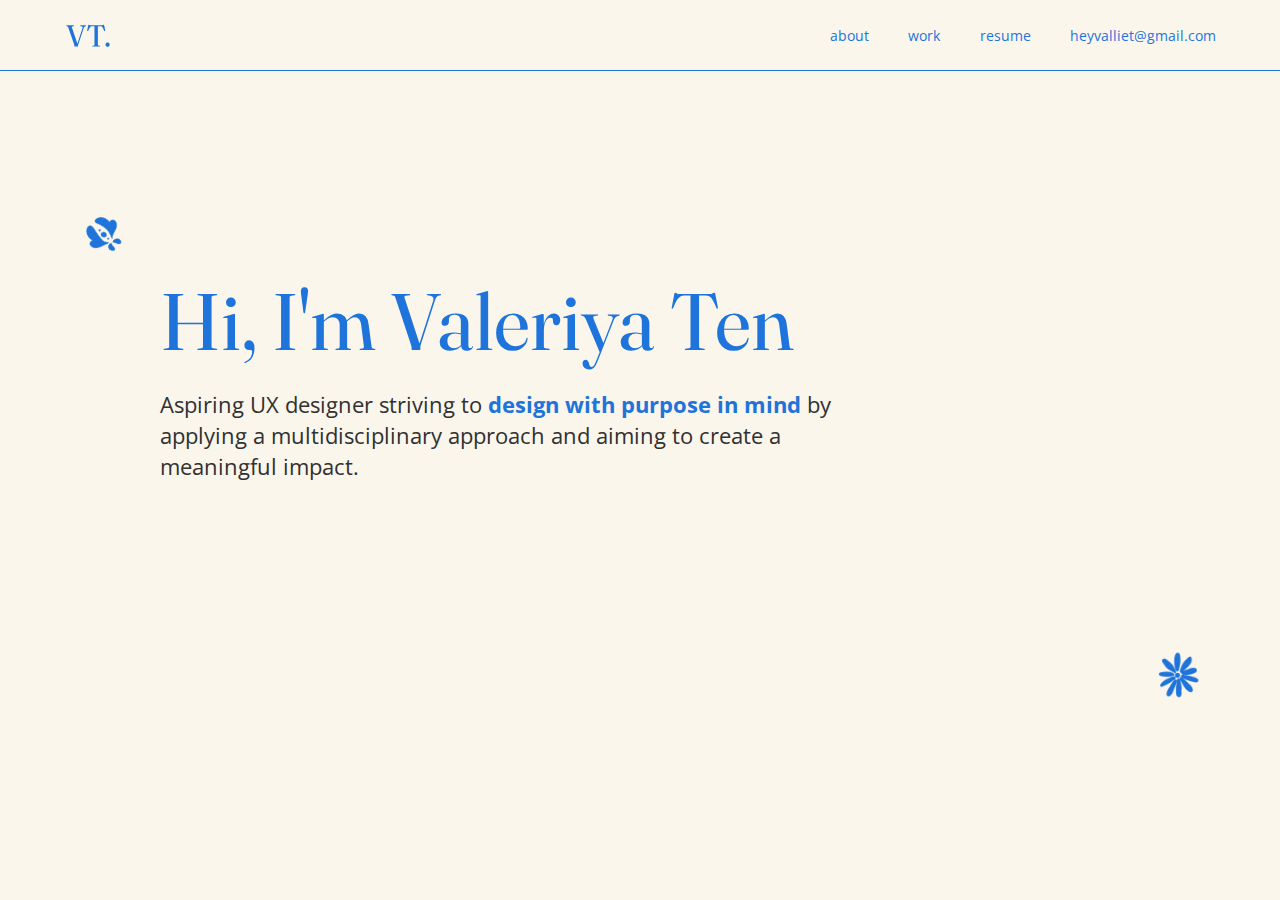
==== index.html @ 44cd8cc0 "Home" ====
<!DOCTYPE html>
<html lang="en-CA">

<head>
  <meta charset="utf-8">
  <title>Valeriya Ten - Portfolio</title>
  
  <!-- CSS -->
  <link href="css/main.css" rel="stylesheet">
  <link href="css/home.css" rel="stylesheet">

  <!--jQuery Library -->
  <script src="https://ajax.googleapis.com/ajax/libs/jquery/3.5.1/jquery.min.js"></script>

  <!-- Fonts -->
  <link rel="preconnect" href="https://fonts.googleapis.com">
  <link rel="preconnect" href="https://fonts.gstatic.com" crossorigin>
  <link href="https://fonts.googleapis.com/css2?family=Fraunces:ital,opsz,wght@0,9..144,100..900;1,9..144,100..900&display=swap" rel="stylesheet">
  <link href="https://fonts.googleapis.com/css2?family=Fraunces:ital,opsz,wght@0,9..144,100..900;1,9..144,100..900&family=Open+Sans:ital,wght@0,300..800;1,300..800&display=swap" rel="stylesheet">

</head>

<body>

  <header>
    <div class="header-box">
      <a class="logo-link-style" href="home.html">
        <img class="logo" src="assets/img/logo-vt.svg" alt="Personalized logo for Valeriya Ten">
      </a>
      
      <nav class="main-nav-style">  
        <a class="nav-text" href="#visual_identity">about</a>
        <a class="nav-text" href="#interactive_elements">work</a>
        <a class="nav-text" href="#citations">resume</a>
        <a class="nav-text" href="#citations">heyvalliet@gmail.com</a>
      </nav>
    </div>

    <div class="home-banner">
      <img src="assets/img/butterfly.png" class="home-banner-icon1" alt="butterfly icon">
      <img src="assets/img/flower.png" class="home-banner-icon2" alt="flower icon">
        <h1 class="home-h1">Hi, I'm Valeriya Ten</h1>
        <p>Aspiring UX designer striving to <span class="highlight"><strong>design with purpose in mind</strong></span> by applying a multidisciplinary approach and aiming to create a meaningful impact.</p>
    </div>
  </header>
  
  <section id="main">


    
</section>
</body>
</html>
---- css/main.css ----
/* Main + Style Guide CSS */


/* MAIN */

/* Colors */
:root {
  --beige: #FAF6EC; 
  --blue: #1E74DA; 
  --grey: #313131; 
  --pale-blue: #DDE5EA;
}

body {
  font-family: 'Open Sans', sans-serif;
  font-weight: 400;
  background-color: var(--beige);
  margin: 0;
}

h1,h2,h3,h4 {
  font-family: 'Fraunces', serif;
  font-weight: 400;
  margin: 0;
  color: var(--blue);
}

h1 {
  font-size: 5rem;
}

h2 {
  font-size: 3rem;
}

h3 {
  font-size: 2rem;
}

h4 {
  font-size: 1.5rem;
}

p {
  margin: 0;
  color: var(--grey);
  max-width: 75%;
}

.logo-style {
  max-width: 100%;
  height: auto;
  width: 5%;
  margin-right: 1%;
}

.header-box {
  display: flex;
  align-items: center;
  position: fixed;
  max-width: 100%;
  width: 100%;
  background-color: var(--beige);
  z-index: 2;
  border-bottom: solid 0.01rem var(--blue);
}

.logo {
  max-width: 100%;
  height: auto;
  width: 48%;
  margin-right: 1%;
  margin-top: 6%;
}

.logo-link {
  transition: 0.5s ease;
  padding-left: 5%;
  display: inline-block;
}

.logo-link:hover, .logo-link:focus {
  transform: scale(1.1);
}

/* Mobile burger menu */
.burger-button {
   color: var(--accent-red);
   padding: 2%;
   position: absolute;
   top: 1%;
   right: 5%;
   font-size: 3.5rem;
   cursor: pointer;
   display: none;
   border: none;
   background-color: transparent;
}


.mobile-nav-links {
   display: none;
   background-color: var(--dark-beige);
   color: var(--white-cream);
   position: fixed;
   z-index: 1;
   padding: 5% 4%;
   max-width: 100%;
   width: 100%;
   height: 100%;
   right: 0;
   top: 0%;
   text-align: center;
}

.close-button {
  position: absolute;
  top: 1%;
  right: 5%;
  font-size: 5rem;
  background-color: transparent;
  border: none;
  color: var(--white-cream);
  cursor: pointer;
}


.mobile-nav-links a {
   display: none;
   padding: 5%;
   color: white;
   text-decoration: none;
   font-size: 1.6rem;
}

/* Footer */
footer {
  background-color: #F0E8DA;
  padding: 3% 6%;
}

.footer-box {
   display: flex;
}

footer p {
  font-size: 0.9rem;
  margin: 1% 0;
}

footer h3 {
  font-size: 1.5rem;
}

footer .logo {
  display: flex;
  width: 3%;
  height: auto;
  max-width: 100%;
  max-height: 100%;
  margin: 0;
  margin-right: 8%;
  margin-top: 2%;
  margin-bottom: 6%;
  flex: 1;
}

.address {
  margin-top: 2%;
  flex: 2;
}
.contact {
  margin-top: 2%;
  flex:2;
}

.links {
  margin-top: 2%;
  flex: 1;
}
.copyright {
  font-size: 0.8rem;
  margin-right: 7%;

}

.social-media {
  display: flex;
  flex-direction: row-reverse;
  flex-wrap: wrap;
  align-items: center;

}

.social-media svg {
  fill: var(--dark-grey);
  max-width: 100%;
  width: 50%;
}

.social-media svg:hover {
  fill: var(--accent-red);
}



.social-media-link {
  text-decoration: none;
}

/* Styling for the navigation button */
.button-nav {
  display: inline-block;
  color: var(--dark-grey);
  text-decoration: none;
  transition: color 0.5s;
}

.button-nav:hover, .button-nav:focus {
  color: var(--accent-red);
}

::selection {
  background-color: var(--pale-blue); /* Adjust the color code as needed */
}



/* STYLE GUIDE */

.style-h1 {
  padding-top: 40%;
  padding-bottom: 2%;
  text-align: center;
}

.banner-icon1 {
  position: absolute;
  width: 5%;
  top: 40%;
  right: 88%;
}

.banner-icon2 {
  position: absolute;
  width: 5%;
  top: 72%;
  left: 90%;
}

.banner {
  margin: 0;
  padding: 0 25rem;
  text-align: center;
}

.banner p {
  color: var(--grey);
  max-width: 100%;
  font-size: 1.2rem;
  text-align: center;
}

.highlight {
  color: var(--blue);
}
.element {
  padding-top: 3rem;
}

.element h3 {
  margin-bottom: 2%;
}
.element h4 {
  margin-bottom: 2%;
  margin-top: 2.4%;
}

code {
  background-color: var(--pale-blue);
  padding: 0.6rem;
  display: block;
  color:#8f8f98;
  max-width: 70%;
}

/* Visual Identity */

#visual_identity {
  margin-top: 15%;
  padding: 1rem 7rem;
  border-top: solid 0.01rem var(--blue);
}


.visual-h2 {
  color: var(--grey);
  margin-top: 10%;
  margin-bottom: 6%;
}

.letters {
  font-size: 15rem;
  margin:0;
  font-family: 'Fraunces', serif;
  font-weight: 400;
  color: var(--blue);

}
.name {
  font-size: 3rem;
  margin:0;
  font-family: 'Fraunces', serif;
  font-weight: 400;
  color: var(--blue);
}

.font-weight p {
    font-size: 3rem;
}

.typography-box {
  border: 0.01rem solid var(--blue);
  border-radius: 8px;
  margin-bottom: 5%;
}

.typography-title {
  padding: 3% 3%;
}

.font-info {
  padding: 1% 7%;
}

.typography {
  display: flex;
  align-items: baseline;
  gap: 5%;
}

h1.headings {
  font-size: 5rem;
  margin-top: 2%;
  margin-bottom: 1.7%;
}

h2.brand-headings {
  font-size: 4rem;
  margin-top: 0;
  margin-bottom: 1.7%;
}

h3.headings {
  font-size: 3rem;
  margin-top: 0;
  margin-bottom: 1.7%;
  color: var(--grey);

}

h4.headings {
  font-size: 2rem;
  margin-top: 0;
  margin-bottom: 6%;
  color: var(--grey);
}


.p-letters {
  font-size: 15rem;
  margin:0;
}

.p-font-name {
  flex: 0 1 auto;
}
.p-name {
  font-size: 3rem;
  margin:0;
  white-space: nowrap;
}

.p-font-weight p {
    font-size: 3rem;
}

.brand-p {
  margin-bottom: 2%;
}

.paragraph-example {
  margin-bottom: 6%;
}


/* Colours */

.colours {
  display: flex;
  margin-bottom: 10%;
}

.colours-el {
  flex: 1 1 auto;
}

.colours-el p {
  width: 75%;
  text-align: center;
}

.beige {
  padding: 20%;
  background-color: var(--beige);
  border: 1px solid black;
  border-radius: 100%;
  width: 100px;
  height: 100px;
  margin-bottom: 2%;
}

.blue {
  padding: 20%;
  background-color: var(--blue);
  border: 1px solid black;
  border-radius: 100%;
  width: 100px;
  height: 100px;
  margin-bottom: 2%;
}

.grey {
  padding: 20%;
  background-color: var(--grey);
  border: 1px solid black;
  border-radius: 100%;
  width: 100px;
  height: 100px;
  margin-bottom: 2%;
}

.pale-blue {
  padding: 20%;
  background-color: var(--pale-blue);
  border: 1px solid black;
  border-radius: 100%;
  width: 100px;
  height: 100px;
  margin-bottom: 2%;
}

.logo-box {
  display: flex;
  align-items: center;
  gap: 4%;
  margin-bottom: 7%;
}

.logo-big {
  width: 50%;
}

.logo-small {
  width: 16%;
}

.section-h2 {
  color: var(--grey);
  margin-bottom: 2%;
}

.blue-decor {
  margin-top: 3%;
  margin-bottom: 10%;
  width: 30%;
}

.image-grid {
  display: grid;
  grid-template-columns: repeat(auto-fill, minmax(250px, 1fr));
  gap: 16px;
  margin-bottom: 4%;
}

.image-grid img {
  width: 100%;
  height: auto;
  border-radius: 8px;
}

/* Style Guide Nav */

.main-nav-style {
  display: flex;
  flex-direction: row;
  gap: 4%;
  flex: 2;
  justify-content: flex-end;
  padding: 2% 5%;
}

.main-nav-style a{
  font-size: 0.9rem;
  text-align: center;
  text-decoration: none;
  color: var(--blue);
  text-decoration: none;
  transition: color 0.5s;
  display: flex;
  align-items: center;
  margin: 0;
}

.main-nav-style a:hover,.main-nav a:focus {
  color: var(--grey);
}

.logo-link-style {
  transition: 0.5s ease;
  padding-left: 5%;
  width: 8%;
}

.logo-link-style:hover, .logo-link-style:focus {
  transform: scale(1.1);
}

/* Interactive Elements */

#interactive_elements {
  border-top: solid 0.01rem var(--blue);
  margin-top: 5%;
  padding: 1rem 7rem;
}

.interactive-h2 {
  color: var(--grey);
  margin-top: 6%;
  margin-bottom: 2%;
}

/* Images as links */

.image-link:hover {
  opacity: 0.4;
  transition: 0.3s;
}

.section-intro {
  margin-bottom: 6%;
  margin-top: 2%;

}
/* Styling for the in-text link */

.text-link {
  
  color: var(--blue);
  padding-bottom: .25em;
  text-decoration: none;
}

.text-link:hover {
  background-image: url("data:image/svg+xml;charset=utf8,%3Csvg id='squiggle-link' xmlns='http://www.w3.org/2000/svg' xmlns:xlink='http://www.w3.org/1999/xlink' xmlns:ev='http://www.w3.org/2001/xml-events' viewBox='0 0 20 4'%3E%3Cstyle type='text/css'%3E.squiggle{animation:shift .3s linear infinite;}@keyframes shift {from {transform:translateX(0);}to {transform:translateX(-20px);}}%3C/style%3E%3Cpath fill='none' stroke='%231E74DA' stroke-width='2' class='squiggle' d='M0,3.5 c 5,0,5,-3,10,-3 s 5,3,10,3 c 5,0,5,-3,10,-3 s 5,3,10,3'/%3E%3C/svg%3E");
  background-position: bottom;
  background-repeat: repeat-x;
  background-size: auto 0.2rem;
  border-bottom: 0;
  padding-bottom: .2em;
  text-decoration: none;
}

#citations {
  padding: 1% 7%;
  border-top: solid 0.01rem var(--blue);
}

.main-nav-style a{
  font-size: 0.9rem;
  text-align: center;
  text-decoration: none;
  color: var(--blue);
  text-decoration: none;
  transition: color 0.5s;
  display: flex;
  align-items: center;
  margin: 0;
}

.nav {
  text-decoration: none;
  color: var(--blue);
  font-size: 0.9rem;
  transition: color 0.5s;
}

.nav:hover,.nav:focus {
  color: var(--grey);
}

.viff {
  max-width: 100%;
  width: 100%;
  border: solid 0.01rem var(--blue);
  display: block;
  height: auto;
}

.img-link {
    position: relative;
    display: inline-block;
    width: 50%;
    margin-bottom: 10%;
}

.overlay {
    position: absolute;
    top: 0;
    left: 0;
    width: 100%;
    height: 100%;
    background-color: var(--blue);
    opacity: 0; 
    transition: opacity 0.5s ease;
}

.img-link:hover .overlay {
    opacity: 0.7; 
}


@media screen and (max-width: 80em) {

  footer .logo {
    margin-right: 5%;
    width: 9%;
  }
  footer p {
    font-size: 0.9rem;
  }

}
@media screen and (max-width: 65em) {
  .footer-box {
    flex-direction: column; 
    align-items: center; 
  }

  footer .logo {
    margin-right: 2%;
    margin-top: 4%;
    margin-bottom: 4%;
  }

  footer p {
    text-align: center;
    margin: 0;
    max-width: 100%;
  }

  footer h3 {
    text-align: center;
  }

  .links {
    margin-bottom: 8%;
  }

}

@media screen and (max-width: 60em) {
  .logo-link {
    margin-left: 0;
  }

  .social-media {
    justify-content: center;
  }

  .copyright {
    display: none;
  }


}

@media screen and (max-width: 45em) {

  #main {
    padding: 3rem 3rem;
  }

  .mobile-nav-links a {
    padding: 7%;
  }

  .mobile-nav-links > a:nth-child(2) {
    margin-top: 25%;
  } 

}

@media screen and (max-width: 50em) {
  .burger-button {
    display: block;
  }

  .mobile-nav-links > a:nth-child(2) {
    margin-top: 18%;
  } 

  .logo-link {
    margin: 1% 0;
  }

  .mobile-nav-links a {
   display: block;
  }
  .main-nav {
    display: none;
  }
  footer .logo { 
    margin: 5% 0;
    width: 18%;
  }

  .copyright {
    margin-bottom: 5%;
  }

}
---- css/home.css ----
/* Homepage CSS */

.home-banner-icon1 {
  position: absolute;
  width: 4%;
  top: 23%;
  right: 90%;
  transform: rotate(-45deg);
}

.home-banner-icon2 {
  position: absolute;
  width: 4%;
  top: 72%;
  left: 90%;
}

.home-h1 {
  margin-top: 25%;
}


.home-banner {
  margin: 0;
  padding: 2rem 10rem;
}

.home-banner p {
  color: var(--grey);
  max-width: 100%;
  width: 70%;
  font-size: 1.4rem;
  margin-top: 2%;
}
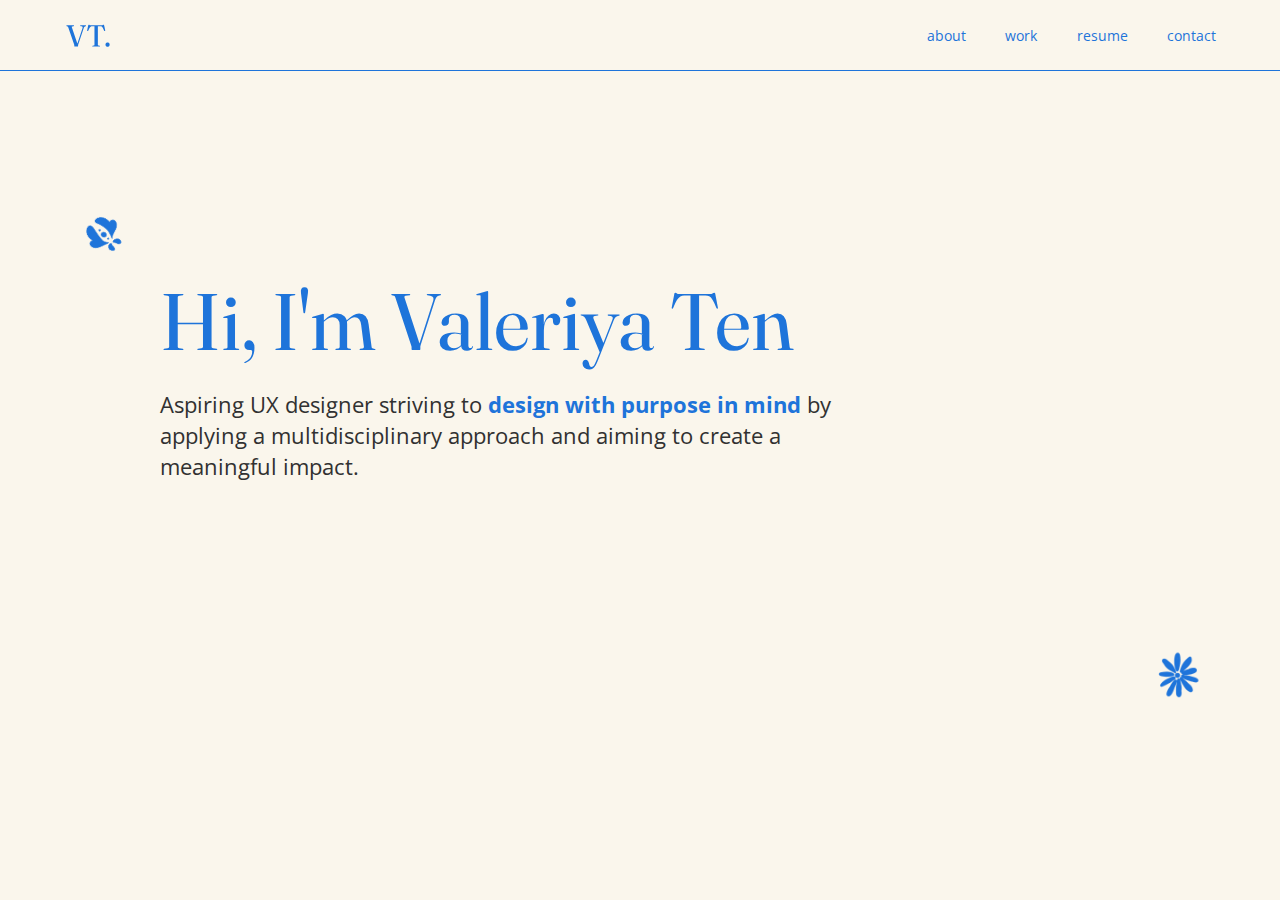
==== commit f5c50bbb: "About Us" ====
--- a/index.html
+++ b/index.html
@@ -24,15 +24,15 @@
 
   <header>
     <div class="header-box">
-      <a class="logo-link-style" href="home.html">
+      <a class="logo-link-style" href="index.html">
         <img class="logo" src="assets/img/logo-vt.svg" alt="Personalized logo for Valeriya Ten">
       </a>
       
       <nav class="main-nav-style">  
-        <a class="nav-text" href="#visual_identity">about</a>
-        <a class="nav-text" href="#interactive_elements">work</a>
-        <a class="nav-text" href="#citations">resume</a>
-        <a class="nav-text" href="#citations">heyvalliet@gmail.com</a>
+        <a class="nav-text" href="about.html">about</a>
+        <a class="nav-text" href="#">work</a>
+        <a class="nav-text" href="#">resume</a>
+        <a class="nav-text" href="#contact">contact</a>
       </nav>
     </div>
 
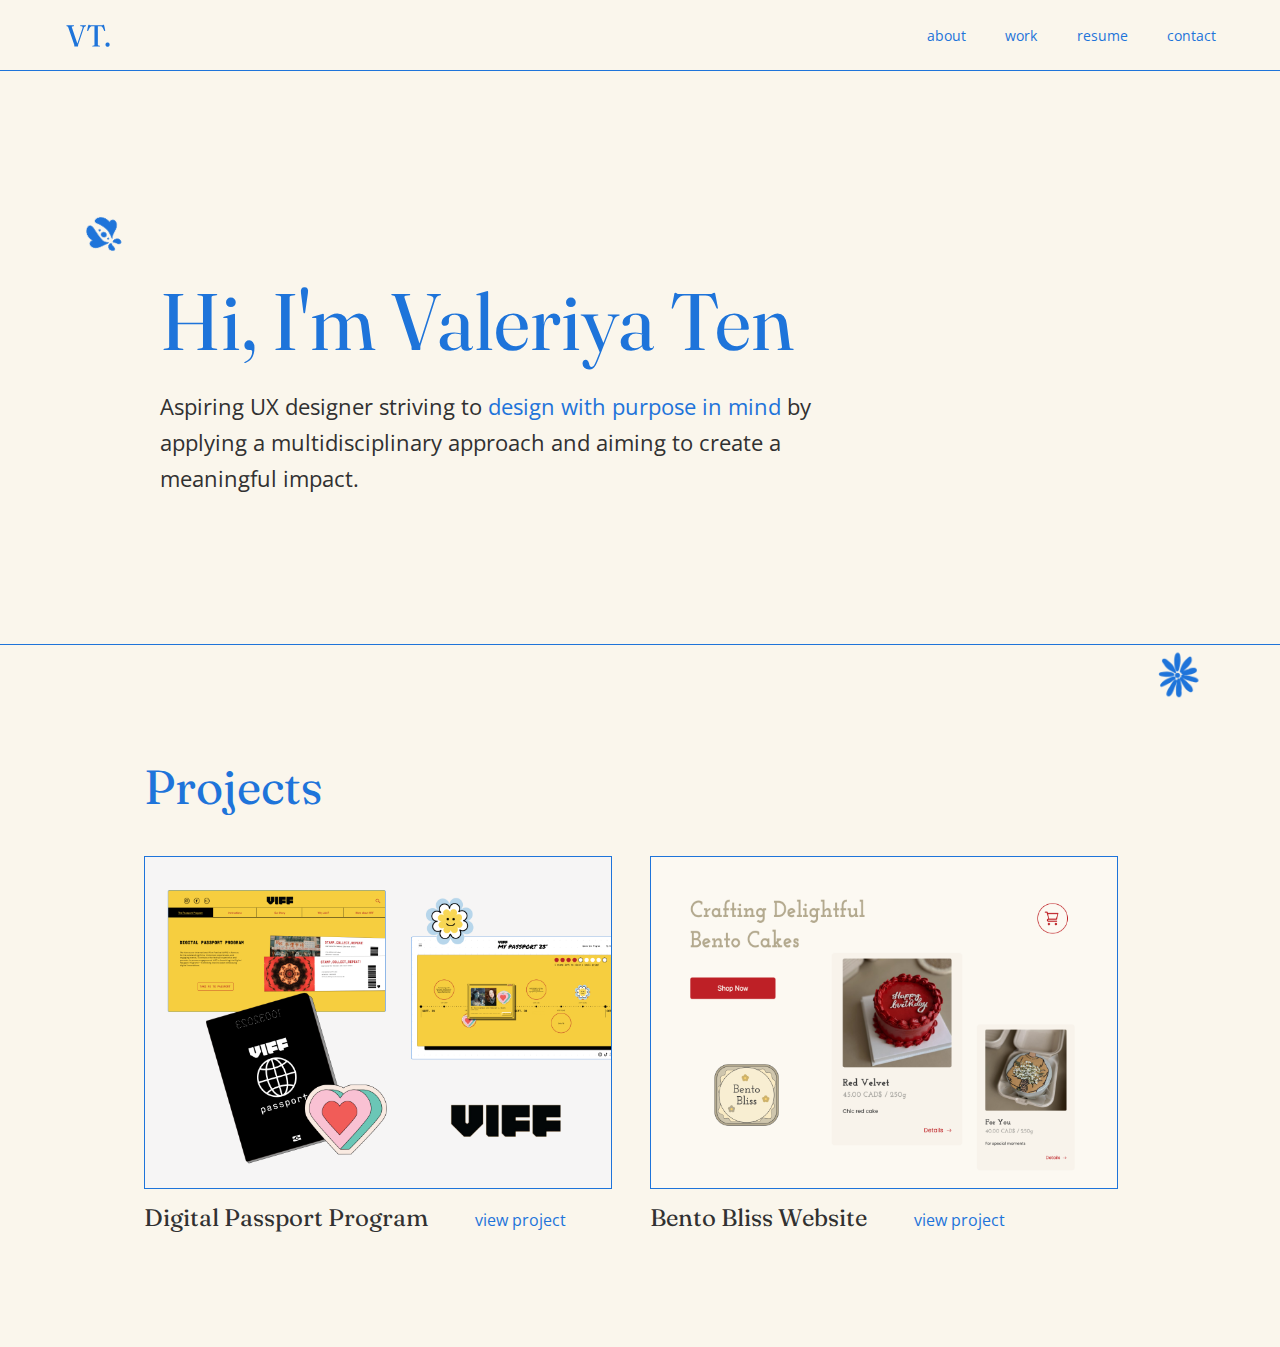
==== commit 2c34e23b: "Project added" ====
--- a/index.html
+++ b/index.html
@@ -30,7 +30,7 @@
       
       <nav class="main-nav-style">  
         <a class="nav-text" href="about.html">about</a>
-        <a class="nav-text" href="#">work</a>
+        <a class="nav-text" href="#main">work</a>
         <a class="nav-text" href="#">resume</a>
         <a class="nav-text" href="#contact">contact</a>
       </nav>
@@ -40,11 +40,37 @@
       <img src="assets/img/butterfly.png" class="home-banner-icon1" alt="butterfly icon">
       <img src="assets/img/flower.png" class="home-banner-icon2" alt="flower icon">
         <h1 class="home-h1">Hi, I'm Valeriya Ten</h1>
-        <p>Aspiring UX designer striving to <span class="highlight"><strong>design with purpose in mind</strong></span> by applying a multidisciplinary approach and aiming to create a meaningful impact.</p>
+        <p>Aspiring UX designer striving to <span class="highlight">design with purpose in mind</span> by applying a multidisciplinary approach and aiming to create a meaningful impact.</p>
     </div>
   </header>
   
   <section id="main">
+    <h2>Projects</h2>
+    <div class="work-box">
+      <div class="viff-work">
+         <a class="img-link" href="viff.html">
+          <img class="viff" src="assets/img/viff-cover.png" alt="VIFF cover image">
+          <div class="overlay"></div>
+        </a>
+        <div class="link-box">
+          <h4 class="project-title">Digital Passport Program</h4>
+          <a class="text-link" href="viff.html">view project</h4>
+        </div>
+
+      </div>
+
+      <div class="bento-cake">
+        <a class="img-link" href="#">
+          <img class="viff" src="assets/img/bentobliss-cover.png" alt="Bento Bliss cover image">
+          <div class="overlay"></div>
+        </a>
+        <div class="link-box">
+          <h4 class="project-title">Bento Bliss Website</h4>
+          <a class="text-link" href="bentobliss.html">view project</h4>
+        </div>
+
+      </div>
+    </div>
 
 
     
--- a/css/main.css
+++ b/css/main.css
@@ -45,6 +45,7 @@
   margin: 0;
   color: var(--grey);
   max-width: 75%;
+  line-height: 160%;
 }
 
 .logo-style {
@@ -71,6 +72,11 @@
   width: 48%;
   margin-right: 1%;
   margin-top: 6%;
+}
+
+.caption {
+  color: #9C9C9C;
+  margin:0;
 }
 
 .logo-link {
--- a/css/home.css
+++ b/css/home.css
@@ -21,8 +21,8 @@
 
 
 .home-banner {
-  margin: 0;
   padding: 2rem 10rem;
+  margin-bottom: 9%;
 }
 
 .home-banner p {
@@ -32,3 +32,33 @@
   font-size: 1.4rem;
   margin-top: 2%;
 }
+
+.work-box {
+  display: flex;
+  gap: 2%;
+  margin-top: 4%;
+}
+
+#main {
+  padding: 7rem 9rem;
+  border-top: solid 0.01rem var(--blue);
+}
+
+.img-link {
+  width: 100%;
+  margin-bottom: 2%;
+}
+
+.link-box {
+  display: flex;
+}
+
+.project-title {
+  margin: 0;
+  color: var(--grey);
+  margin-right: 10%;
+}
+
+.text-link {
+  margin-top: 1.3%;
+}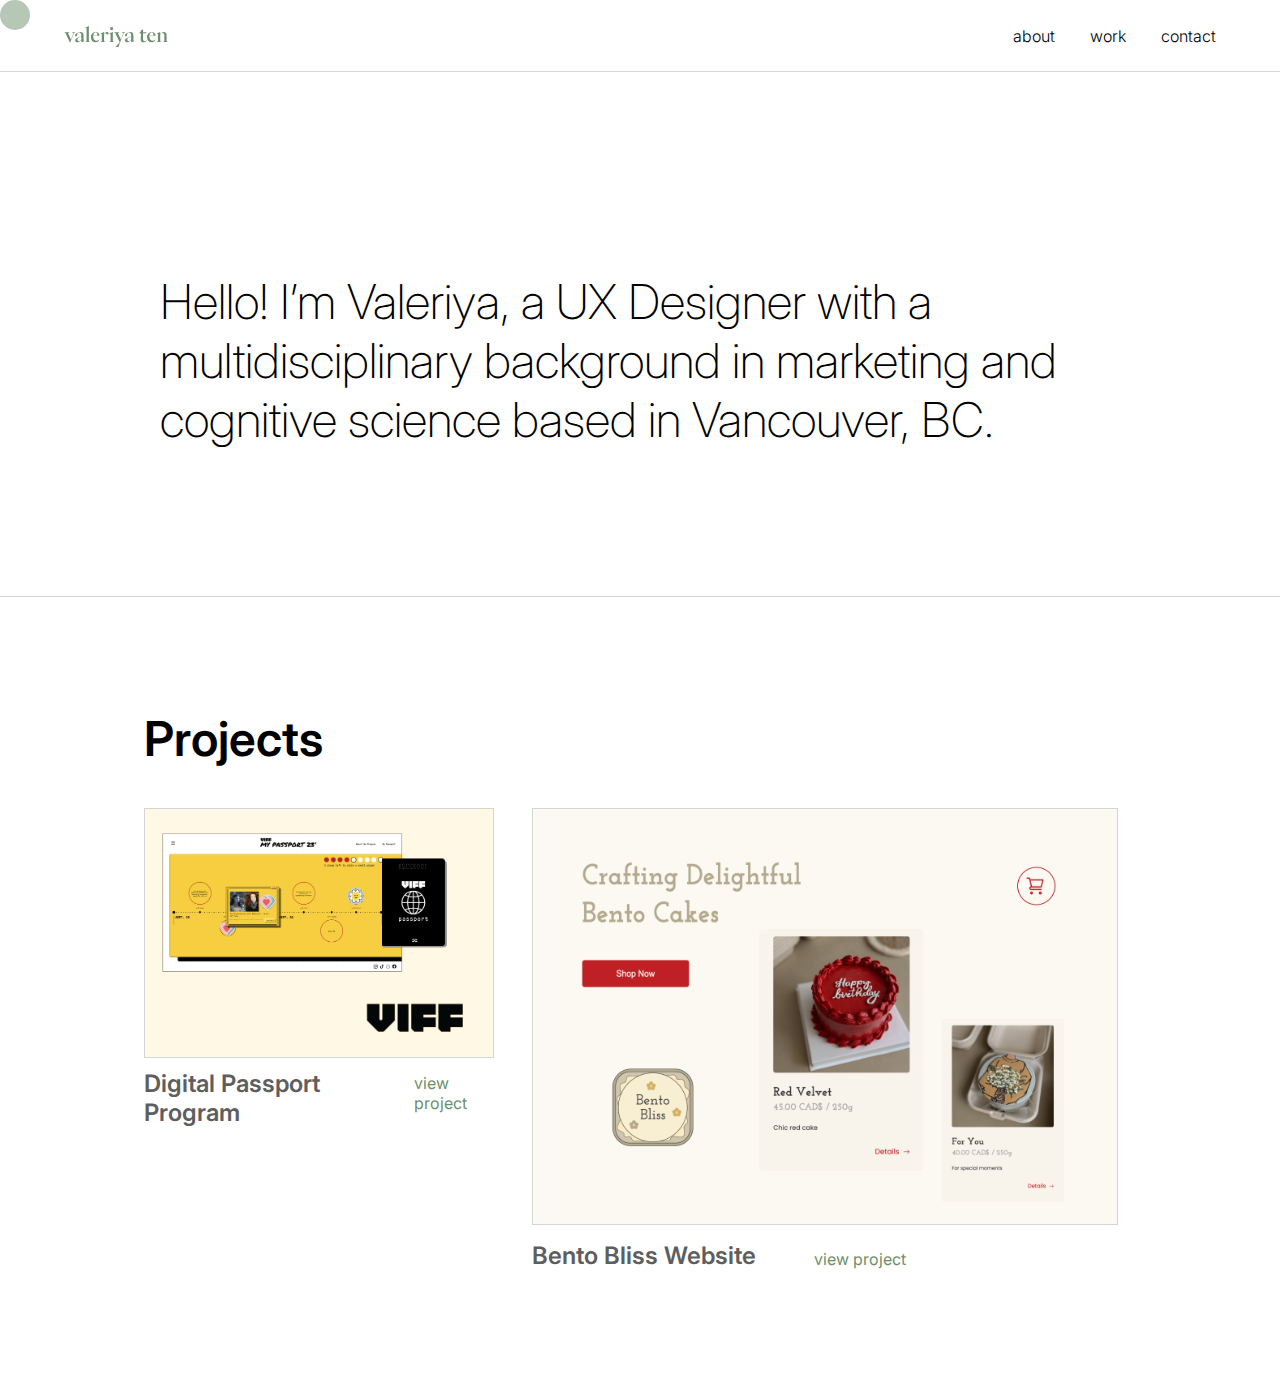
==== commit b902d976: "changes" ====
--- a/index.html
+++ b/index.html
@@ -15,8 +15,10 @@
   <!-- Fonts -->
   <link rel="preconnect" href="https://fonts.googleapis.com">
   <link rel="preconnect" href="https://fonts.gstatic.com" crossorigin>
-  <link href="https://fonts.googleapis.com/css2?family=Fraunces:ital,opsz,wght@0,9..144,100..900;1,9..144,100..900&display=swap" rel="stylesheet">
-  <link href="https://fonts.googleapis.com/css2?family=Fraunces:ital,opsz,wght@0,9..144,100..900;1,9..144,100..900&family=Open+Sans:ital,wght@0,300..800;1,300..800&display=swap" rel="stylesheet">
+  <link href="https://fonts.googleapis.com/css2?family=Inter:wght@100..900&display=swap" rel="stylesheet">
+
+  <script src="script.js"></script>
+
 
 </head>
 
@@ -31,16 +33,16 @@
       <nav class="main-nav-style">  
         <a class="nav-text" href="about.html">about</a>
         <a class="nav-text" href="#main">work</a>
-        <a class="nav-text" href="#">resume</a>
         <a class="nav-text" href="#contact">contact</a>
       </nav>
     </div>
 
+    <div class="container">
+  <div class="circle" id="circle"></div>
+</div>
+
     <div class="home-banner">
-      <img src="assets/img/butterfly.png" class="home-banner-icon1" alt="butterfly icon">
-      <img src="assets/img/flower.png" class="home-banner-icon2" alt="flower icon">
-        <h1 class="home-h1">Hi, I'm Valeriya Ten</h1>
-        <p>Aspiring UX designer striving to <span class="highlight">design with purpose in mind</span> by applying a multidisciplinary approach and aiming to create a meaningful impact.</p>
+        <h1 class="home-h1">Hello! I’m Valeriya, a UX Designer with a multidisciplinary background in marketing and cognitive science based in Vancouver, BC.</h1>
     </div>
   </header>
   
@@ -60,7 +62,7 @@
       </div>
 
       <div class="bento-cake">
-        <a class="img-link" href="#">
+        <a class="img-link" href="bentobliss.html">
           <img class="viff" src="assets/img/bentobliss-cover.png" alt="Bento Bliss cover image">
           <div class="overlay"></div>
         </a>
--- a/css/main.css
+++ b/css/main.css
@@ -5,24 +5,25 @@
 
 /* Colors */
 :root {
-  --beige: #FAF6EC; 
   --blue: #1E74DA; 
-  --grey: #313131; 
-  --pale-blue: #DDE5EA;
+  --grey: #5E5E5E; 
+  --green: #6E8F6D;
+  --light-grey: #C7C7C7;
+  --light-green: #D1D8D1;
 }
 
 body {
-  font-family: 'Open Sans', sans-serif;
+  font-family: "Inter", sans-serif;
   font-weight: 400;
-  background-color: var(--beige);
+  background-color: white;
   margin: 0;
 }
 
 h1,h2,h3,h4 {
-  font-family: 'Fraunces', serif;
-  font-weight: 400;
+  font-family: "Inter", sans-serif;
+  font-weight: 600;
   margin: 0;
-  color: var(--blue);
+  color: black;
 }
 
 h1 {
@@ -51,7 +52,7 @@
 .logo-style {
   max-width: 100%;
   height: auto;
-  width: 5%;
+  width: 15%;
   margin-right: 1%;
 }
 
@@ -61,9 +62,9 @@
   position: fixed;
   max-width: 100%;
   width: 100%;
-  background-color: var(--beige);
+  background-color: white;
   z-index: 2;
-  border-bottom: solid 0.01rem var(--blue);
+  border-bottom: solid 0.01rem var(--light-green);
 }
 
 .logo {
@@ -71,7 +72,7 @@
   height: auto;
   width: 48%;
   margin-right: 1%;
-  margin-top: 6%;
+  margin-top: 3%;
 }
 
 .caption {
@@ -227,7 +228,7 @@
 }
 
 ::selection {
-  background-color: var(--pale-blue); /* Adjust the color code as needed */
+  background-color: #D0DAD0; 
 }
 
 
@@ -235,41 +236,23 @@
 /* STYLE GUIDE */
 
 .style-h1 {
-  padding-top: 40%;
-  padding-bottom: 2%;
-  text-align: center;
-}
-
-.banner-icon1 {
-  position: absolute;
-  width: 5%;
-  top: 40%;
-  right: 88%;
-}
-
-.banner-icon2 {
-  position: absolute;
-  width: 5%;
-  top: 72%;
-  left: 90%;
+  padding-top: 20%;
+  padding-bottom: 1%;
+  font-size: 8rem;
+  color: var(--green);
 }
 
 .banner {
   margin: 0;
-  padding: 0 25rem;
-  text-align: center;
+  padding: 0 5rem;
 }
 
 .banner p {
   color: var(--grey);
-  max-width: 100%;
+  max-width: 80%;
   font-size: 1.2rem;
-  text-align: center;
-}
-
-.highlight {
-  color: var(--blue);
-}
+}
+
 .element {
   padding-top: 3rem;
 }
@@ -283,7 +266,7 @@
 }
 
 code {
-  background-color: var(--pale-blue);
+  background-color: #E1EEE1;
   padding: 0.6rem;
   display: block;
   color:#8f8f98;
@@ -295,7 +278,7 @@
 #visual_identity {
   margin-top: 15%;
   padding: 1rem 7rem;
-  border-top: solid 0.01rem var(--blue);
+  border-top: solid 0.01rem var(--light-green);
 }
 
 
@@ -310,7 +293,7 @@
   margin:0;
   font-family: 'Fraunces', serif;
   font-weight: 400;
-  color: var(--blue);
+  color: var(--green);
 
 }
 .name {
@@ -318,7 +301,7 @@
   margin:0;
   font-family: 'Fraunces', serif;
   font-weight: 400;
-  color: var(--blue);
+  color: var(--green);
 }
 
 .font-weight p {
@@ -326,7 +309,7 @@
 }
 
 .typography-box {
-  border: 0.01rem solid var(--blue);
+  border: 0.01rem solid var(--light-green);
   border-radius: 8px;
   margin-bottom: 5%;
 }
@@ -428,8 +411,8 @@
 
 .blue {
   padding: 20%;
-  background-color: var(--blue);
-  border: 1px solid black;
+  background-color: var(--green);
+  border: 1px solid var(--light-green);
   border-radius: 100%;
   width: 100px;
   height: 100px;
@@ -439,7 +422,7 @@
 .grey {
   padding: 20%;
   background-color: var(--grey);
-  border: 1px solid black;
+  border: 1px solid var(--light-green);
   border-radius: 100%;
   width: 100px;
   height: 100px;
@@ -449,7 +432,7 @@
 .pale-blue {
   padding: 20%;
   background-color: var(--pale-blue);
-  border: 1px solid black;
+  border: 1px solid var(--light-green);
   border-radius: 100%;
   width: 100px;
   height: 100px;
@@ -507,10 +490,10 @@
 }
 
 .main-nav-style a{
-  font-size: 0.9rem;
+  font-size: 1rem;
   text-align: center;
   text-decoration: none;
-  color: var(--blue);
+  color: black;
   text-decoration: none;
   transition: color 0.5s;
   display: flex;
@@ -519,13 +502,13 @@
 }
 
 .main-nav-style a:hover,.main-nav a:focus {
-  color: var(--grey);
+  color: var(--green);
 }
 
 .logo-link-style {
   transition: 0.5s ease;
   padding-left: 5%;
-  width: 8%;
+  width: 17%;
 }
 
 .logo-link-style:hover, .logo-link-style:focus {
@@ -535,7 +518,7 @@
 /* Interactive Elements */
 
 #interactive_elements {
-  border-top: solid 0.01rem var(--blue);
+  border-top: solid 0.01rem var(--light-green);
   margin-top: 5%;
   padding: 1rem 7rem;
 }
@@ -562,7 +545,7 @@
 
 .text-link {
   
-  color: var(--blue);
+  color: var(--green);
   padding-bottom: .25em;
   text-decoration: none;
 }
@@ -579,25 +562,27 @@
 
 #citations {
   padding: 1% 7%;
-  border-top: solid 0.01rem var(--blue);
+  border-top: solid 0.01rem var(--light-green);
 }
 
 .main-nav-style a{
-  font-size: 0.9rem;
+  font-size: 1rem;
   text-align: center;
   text-decoration: none;
-  color: var(--blue);
+  color: black;
   text-decoration: none;
   transition: color 0.5s;
   display: flex;
   align-items: center;
+  font-weight: 300;
+
   margin: 0;
 }
 
 .nav {
   text-decoration: none;
-  color: var(--blue);
-  font-size: 0.9rem;
+  color: var(--green);
+  font-size: 1rem;
   transition: color 0.5s;
 }
 
@@ -608,7 +593,7 @@
 .viff {
   max-width: 100%;
   width: 100%;
-  border: solid 0.01rem var(--blue);
+  border: solid 0.01rem var(--light-green);
   display: block;
   height: auto;
 }
@@ -626,7 +611,7 @@
     left: 0;
     width: 100%;
     height: 100%;
-    background-color: var(--blue);
+    background-color: var(--green);
     opacity: 0; 
     transition: opacity 0.5s ease;
 }
--- a/css/home.css
+++ b/css/home.css
@@ -17,6 +17,8 @@
 
 .home-h1 {
   margin-top: 25%;
+  font-weight: 200;
+  font-size: 3rem;
 }
 
 
@@ -41,7 +43,7 @@
 
 #main {
   padding: 7rem 9rem;
-  border-top: solid 0.01rem var(--blue);
+  border-top: solid 0.01rem var(--light-green);
 }
 
 .img-link {
@@ -61,4 +63,26 @@
 
 .text-link {
   margin-top: 1.3%;
+}
+
+.container {
+  width: 100%;
+  height: 100%;
+  position: relative;
+}
+
+.circle {
+  width: 30px;
+  height: 30px;
+  border-radius: 50%;
+  background-color: var(--green);
+  opacity: 50%;
+  position: absolute;
+  pointer-events: none;
+  transform: translate(-50%, -50%);
+  display: none;
+  transition: transform 0.2s ease-out; 
+  z-index: 2; 
+
+
 }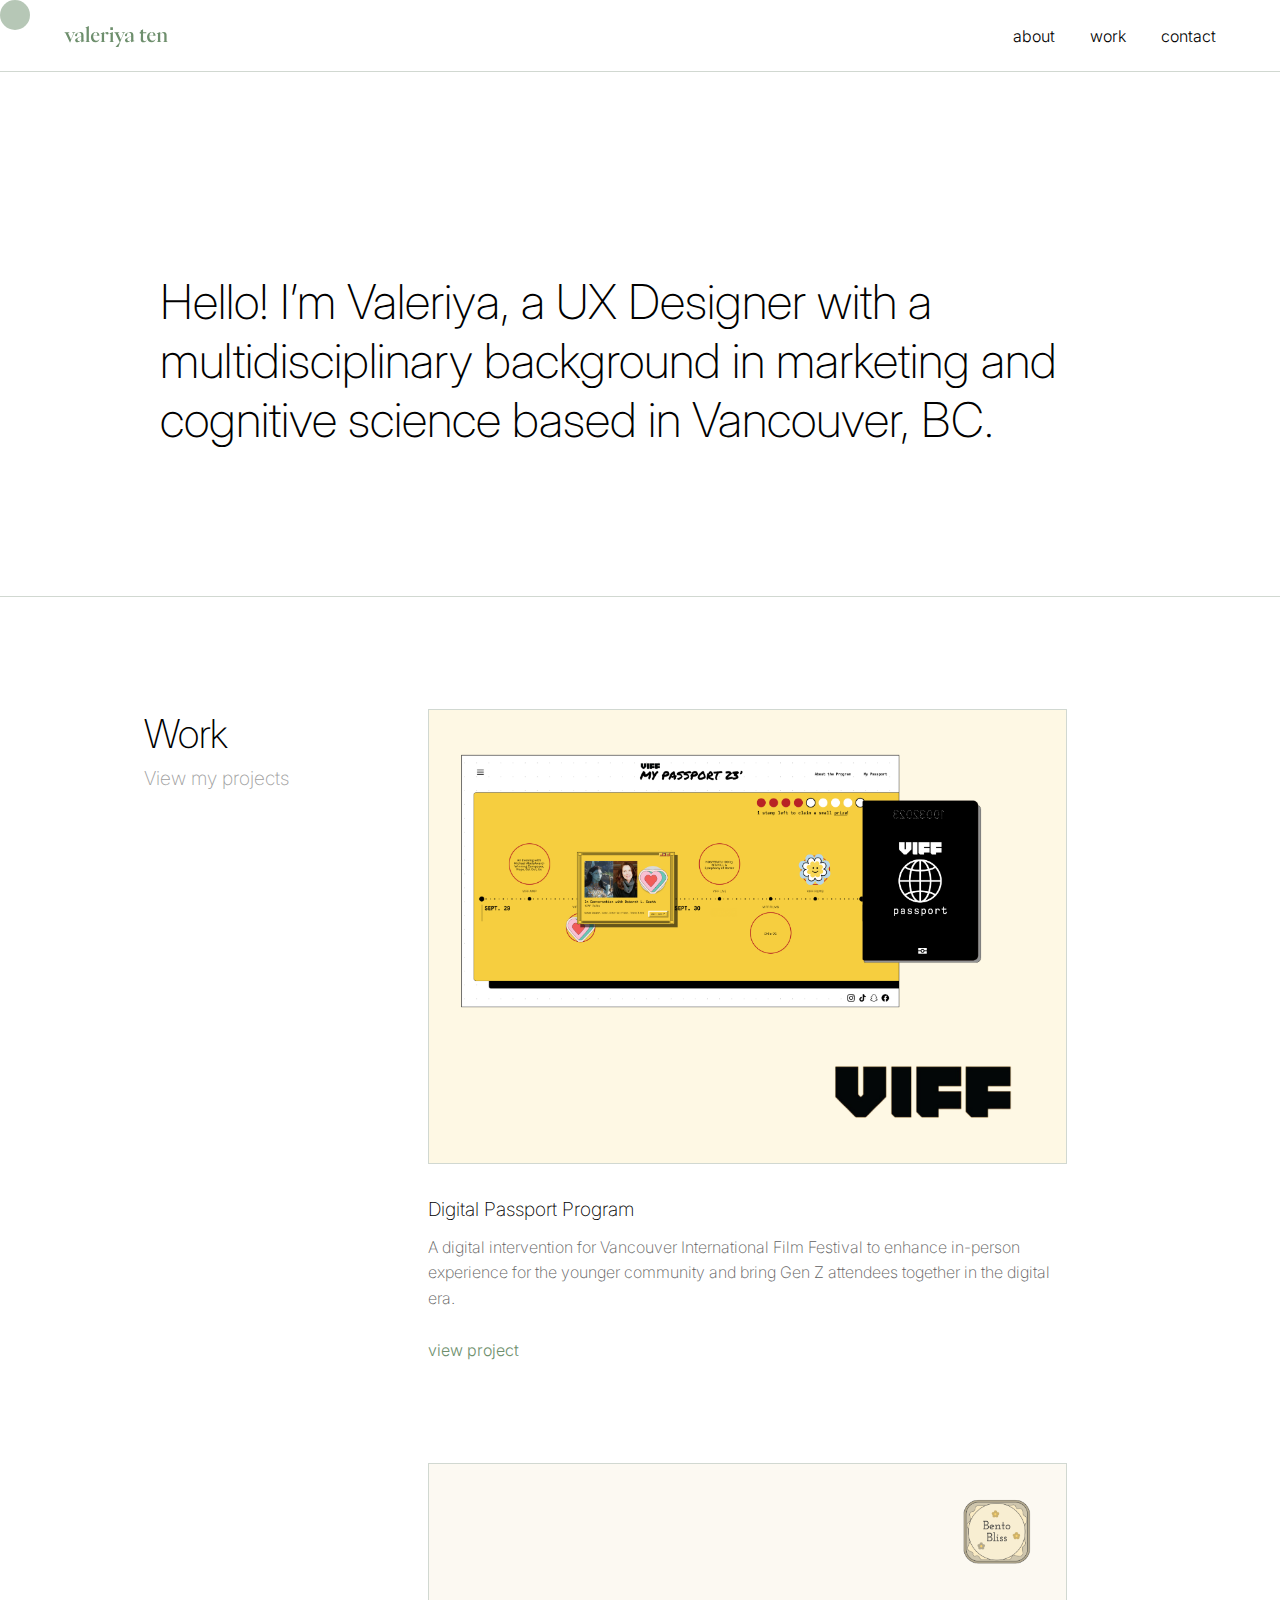
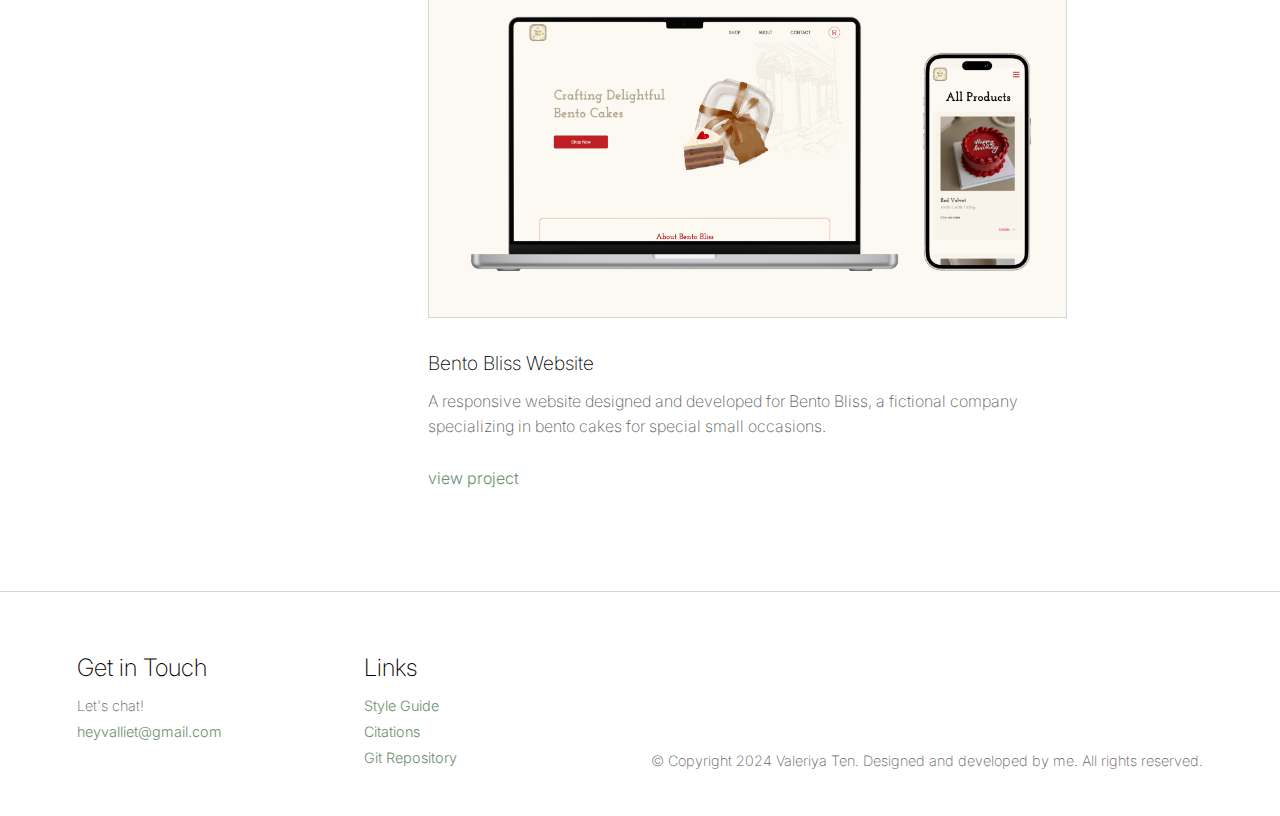
==== commit bde4660d: "Style guide + hp" ====
--- a/index.html
+++ b/index.html
@@ -47,35 +47,77 @@
   </header>
   
   <section id="main">
-    <h2>Projects</h2>
-    <div class="work-box">
-      <div class="viff-work">
-         <a class="img-link" href="viff.html">
-          <img class="viff" src="assets/img/viff-cover.png" alt="VIFF cover image">
-          <div class="overlay"></div>
-        </a>
-        <div class="link-box">
-          <h4 class="project-title">Digital Passport Program</h4>
-          <a class="text-link" href="viff.html">view project</h4>
+    <div class="project-box">
+
+    <div class="h2-box">
+      <h2>Work</h2>
+      <p class="brief">View my projects</p>
+    </div>
+      
+      <div class="work-box">
+        <div class="viff-work">
+          <a class="img-link" href="viff.html">
+            <img class="viff" src="assets/img/viff-cover.png" alt="VIFF cover image">
+            <div class="overlay"></div>
+          </a>
+
+          <div class="link-box">
+            <h4 class="project-title">Digital Passport Program</h4>
+
+            <p class="project-description">A digital intervention for Vancouver International Film Festival to enhance in-person experience for the younger community and bring Gen Z attendees together in the digital era.</p>
+             <a class="text-link" href="viff.html">view project</a>
+          </div>
         </div>
 
+        <div class="bento-cake">
+          <a class="img-link" href="bentobliss.html">
+            <img class="viff" src="assets/img/bentobliss-cover.png" alt="Bento Bliss cover image">
+            <div class="overlay"></div>
+          </a>
+
+          <div class="link-box">
+            <h4 class="project-title">Bento Bliss Website</h4>
+
+            <p class="project-description">A responsive website designed and developed for Bento Bliss, a fictional company specializing in bento cakes for special small occasions.</p>
+             <a class="text-link" href="bentobliss.html">view project</a>
+          </div>
+        
+        </div>
       </div>
 
-      <div class="bento-cake">
-        <a class="img-link" href="bentobliss.html">
-          <img class="viff" src="assets/img/bentobliss-cover.png" alt="Bento Bliss cover image">
-          <div class="overlay"></div>
-        </a>
-        <div class="link-box">
-          <h4 class="project-title">Bento Bliss Website</h4>
-          <a class="text-link" href="bentobliss.html">view project</h4>
-        </div>
+    </div>
+    
+    
+</section>
 
+<footer>
+    <div class="footer-box">
+      <div class="contact">
+        <h3>Get in Touch</h3>
+        <p>Let's chat!</p>
+        <p><a class ="text-link" href="mailto:heyvalliet@gmail.com">heyvalliet@gmail.com</a></p>
+      </div>
+
+
+      <div class="links">
+        <h3>Links</h3>
+        <p>
+          <a class ="text-link" href="style-guide.html">Style Guide</a>
+        </p>
+        <p>
+          <a class ="text-link" href="style-guide.html#citations">Citations</a>
+        </p>
+           <p>
+          <a class ="text-link" href="https://github.com/lerrlera/P03-Portfolio">Git Repository</a>
+        </p>
+      </div>
+
+      <div class="copyright">
+        <p>© Copyright 2024 Valeriya Ten. Designed and developed by me. All rights reserved.</p>
       </div>
     </div>
 
-
     
-</section>
+  </footer>
 </body>
 </html>--- a/css/main.css
+++ b/css/main.css
@@ -14,14 +14,14 @@
 
 body {
   font-family: "Inter", sans-serif;
-  font-weight: 400;
+  font-weight: 200;
   background-color: white;
   margin: 0;
 }
 
 h1,h2,h3,h4 {
   font-family: "Inter", sans-serif;
-  font-weight: 600;
+  font-weight: 200;
   margin: 0;
   color: black;
 }
@@ -31,15 +31,15 @@
 }
 
 h2 {
-  font-size: 3rem;
+  font-size: 2.5rem;
 }
 
 h3 {
-  font-size: 2rem;
+  font-size: 1.5rem;
 }
 
 h4 {
-  font-size: 1.5rem;
+  font-size: 1.2rem;
 }
 
 p {
@@ -142,8 +142,8 @@
 
 /* Footer */
 footer {
-  background-color: #F0E8DA;
   padding: 3% 6%;
+  border-top: solid 0.01rem var(--light-green);
 }
 
 .footer-box {
@@ -157,38 +157,22 @@
 
 footer h3 {
   font-size: 1.5rem;
-}
-
-footer .logo {
-  display: flex;
-  width: 3%;
-  height: auto;
-  max-width: 100%;
-  max-height: 100%;
-  margin: 0;
-  margin-right: 8%;
-  margin-top: 2%;
-  margin-bottom: 6%;
-  flex: 1;
-}
-
-.address {
-  margin-top: 2%;
-  flex: 2;
-}
+  margin-bottom: 4%;
+}
+
 .contact {
   margin-top: 2%;
-  flex:2;
-}
-
+  flex: 1;
+}
 .links {
   margin-top: 2%;
   flex: 1;
 }
 .copyright {
-  font-size: 0.8rem;
-  margin-right: 7%;
-
+  font-size: 0.2rem;
+  margin-top: 10%;
+  color: var(--light-grey);
+  white-space: nowrap;
 }
 
 .social-media {
@@ -232,19 +216,42 @@
 }
 
 
+/* Cursor */
+.container {
+  width: 100%;
+  height: 100%;
+  position: relative;
+}
+
+.circle {
+  width: 30px;
+  height: 30px;
+  border-radius: 50%;
+  background-color: var(--green);
+  opacity: 50%;
+  position: absolute;
+  pointer-events: none;
+  transform: translate(-50%, -50%);
+  display: none;
+  transition: transform 0.2s ease-out; 
+  z-index: 2; 
+
+
+}
+
 
 /* STYLE GUIDE */
 
 .style-h1 {
   padding-top: 20%;
   padding-bottom: 1%;
-  font-size: 8rem;
-  color: var(--green);
+  font-size: 4rem;
+  color: black;
 }
 
 .banner {
   margin: 0;
-  padding: 0 5rem;
+  padding: 0 7rem;
 }
 
 .banner p {
@@ -283,7 +290,7 @@
 
 
 .visual-h2 {
-  color: var(--grey);
+  color: black;
   margin-top: 10%;
   margin-bottom: 6%;
 }
@@ -291,17 +298,17 @@
 .letters {
   font-size: 15rem;
   margin:0;
-  font-family: 'Fraunces', serif;
-  font-weight: 400;
-  color: var(--green);
+  font-family: 'Inter', san-serif;
+  font-weight: 300;
+  color: black;
 
 }
 .name {
   font-size: 3rem;
   margin:0;
-  font-family: 'Fraunces', serif;
-  font-weight: 400;
-  color: var(--green);
+  font-family: 'Inter', san-serif;
+  font-weight: 300;
+  color: black;
 }
 
 .font-weight p {
@@ -316,6 +323,7 @@
 
 .typography-title {
   padding: 3% 3%;
+  color: #9e9e9e;
 }
 
 .font-info {
@@ -359,6 +367,7 @@
 .p-letters {
   font-size: 15rem;
   margin:0;
+  color: var(--grey);
 }
 
 .p-font-name {
@@ -399,17 +408,18 @@
   text-align: center;
 }
 
-.beige {
+.white {
   padding: 20%;
-  background-color: var(--beige);
-  border: 1px solid black;
+  background-color: white;
+  border: 1px solid var(--light-green);
   border-radius: 100%;
   width: 100px;
   height: 100px;
   margin-bottom: 2%;
 }
 
-.blue {
+
+.green {
   padding: 20%;
   background-color: var(--green);
   border: 1px solid var(--light-green);
@@ -429,9 +439,32 @@
   margin-bottom: 2%;
 }
 
-.pale-blue {
+.light-grey {
   padding: 20%;
-  background-color: var(--pale-blue);
+  background-color: var(--light-grey);
+  border: 1px solid var(--light-green);
+  border-radius: 100%;
+  width: 100px;
+  height: 100px;
+  margin-bottom: 2%;
+}
+
+
+.light-green {
+  padding: 20%;
+  background-color: var(--light-green);
+  border: 1px solid var(--light-green);
+  border-radius: 100%;
+  width: 100px;
+  height: 100px;
+  margin-bottom: 2%;
+}
+
+
+
+.black {
+  padding: 20%;
+  background-color: black;
   border: 1px solid var(--light-green);
   border-radius: 100%;
   width: 100px;
@@ -444,6 +477,7 @@
   align-items: center;
   gap: 4%;
   margin-bottom: 7%;
+  margin-top: 5%;
 }
 
 .logo-big {
@@ -548,10 +582,10 @@
   color: var(--green);
   padding-bottom: .25em;
   text-decoration: none;
-}
-
+  font-weight: 300;
+}
 .text-link:hover {
-  background-image: url("data:image/svg+xml;charset=utf8,%3Csvg id='squiggle-link' xmlns='http://www.w3.org/2000/svg' xmlns:xlink='http://www.w3.org/1999/xlink' xmlns:ev='http://www.w3.org/2001/xml-events' viewBox='0 0 20 4'%3E%3Cstyle type='text/css'%3E.squiggle{animation:shift .3s linear infinite;}@keyframes shift {from {transform:translateX(0);}to {transform:translateX(-20px);}}%3C/style%3E%3Cpath fill='none' stroke='%231E74DA' stroke-width='2' class='squiggle' d='M0,3.5 c 5,0,5,-3,10,-3 s 5,3,10,3 c 5,0,5,-3,10,-3 s 5,3,10,3'/%3E%3C/svg%3E");
+  background-image: url("data:image/svg+xml;charset=utf8,%3Csvg id='squiggle-link' xmlns='http://www.w3.org/2000/svg' xmlns:xlink='http://www.w3.org/1999/xlink' xmlns:ev='http://www.w3.org/2001/xml-events' viewBox='0 0 20 4'%3E%3Cstyle type='text/css'%3E.squiggle{animation:shift .3s linear infinite;}@keyframes shift {from {transform:translateX(0);}to {transform:translateX(-20px);}}%3C/style%3E%3Cpath fill='none' stroke='%236E8F6D' stroke-width='1' class='squiggle' d='M0,3.5 c 5,0,5,-3,10,-3 s 5,3,10,3 c 5,0,5,-3,10,-3 s 5,3,10,3'/%3E%3C/svg%3E");
   background-position: bottom;
   background-repeat: repeat-x;
   background-size: auto 0.2rem;
@@ -560,6 +594,7 @@
   text-decoration: none;
 }
 
+
 #citations {
   padding: 1% 7%;
   border-top: solid 0.01rem var(--light-green);
@@ -581,13 +616,13 @@
 
 .nav {
   text-decoration: none;
-  color: var(--green);
+  color: black;
   font-size: 1rem;
   transition: color 0.5s;
 }
 
 .nav:hover,.nav:focus {
-  color: var(--grey);
+  color: var(--green);
 }
 
 .viff {
@@ -617,7 +652,7 @@
 }
 
 .img-link:hover .overlay {
-    opacity: 0.7; 
+    opacity: 0.9; 
 }
 
 
--- a/css/home.css
+++ b/css/home.css
@@ -1,19 +1,5 @@
 /* Homepage CSS */
 
-.home-banner-icon1 {
-  position: absolute;
-  width: 4%;
-  top: 23%;
-  right: 90%;
-  transform: rotate(-45deg);
-}
-
-.home-banner-icon2 {
-  position: absolute;
-  width: 4%;
-  top: 72%;
-  left: 90%;
-}
 
 .home-h1 {
   margin-top: 25%;
@@ -37,52 +23,62 @@
 
 .work-box {
   display: flex;
+  flex-direction: column;
+  flex: 2;
+}
+
+.h2-box {
+    margin-right: 12%;
+
+}
+
+.brief {
+  font-size: 1.2rem;
+  color: #9e9e9e;
+  white-space: nowrap;
+  font-weight: 200;
+  margin-top: 3%;
+
+}
+
+.project-description {
+  max-width: 90%;
+}
+.project-box {
+  display: flex;
   gap: 2%;
-  margin-top: 4%;
 }
 
 #main {
-  padding: 7rem 9rem;
+  padding-top: 7rem;
+  padding-right: 9rem;
+  padding-left: 9rem;
+
   border-top: solid 0.01rem var(--light-green);
 }
 
 .img-link {
-  width: 100%;
-  margin-bottom: 2%;
+  width: 90%;
+  margin-bottom: 4%;
 }
 
 .link-box {
   display: flex;
+  flex-direction: column;
+  align-items: baseline;
 }
 
 .project-title {
-  margin: 0;
+  position: relative;
+  margin-bottom: 2%;
   color: var(--grey);
   margin-right: 10%;
+  font-weight: 200;
+  color: black;
 }
 
 .text-link {
-  margin-top: 1.3%;
+  margin-top: 4%;
+  margin-bottom: 14%;
 }
 
-.container {
-  width: 100%;
-  height: 100%;
-  position: relative;
-}
-
-.circle {
-  width: 30px;
-  height: 30px;
-  border-radius: 50%;
-  background-color: var(--green);
-  opacity: 50%;
-  position: absolute;
-  pointer-events: none;
-  transform: translate(-50%, -50%);
-  display: none;
-  transition: transform 0.2s ease-out; 
-  z-index: 2; 
-
-
-}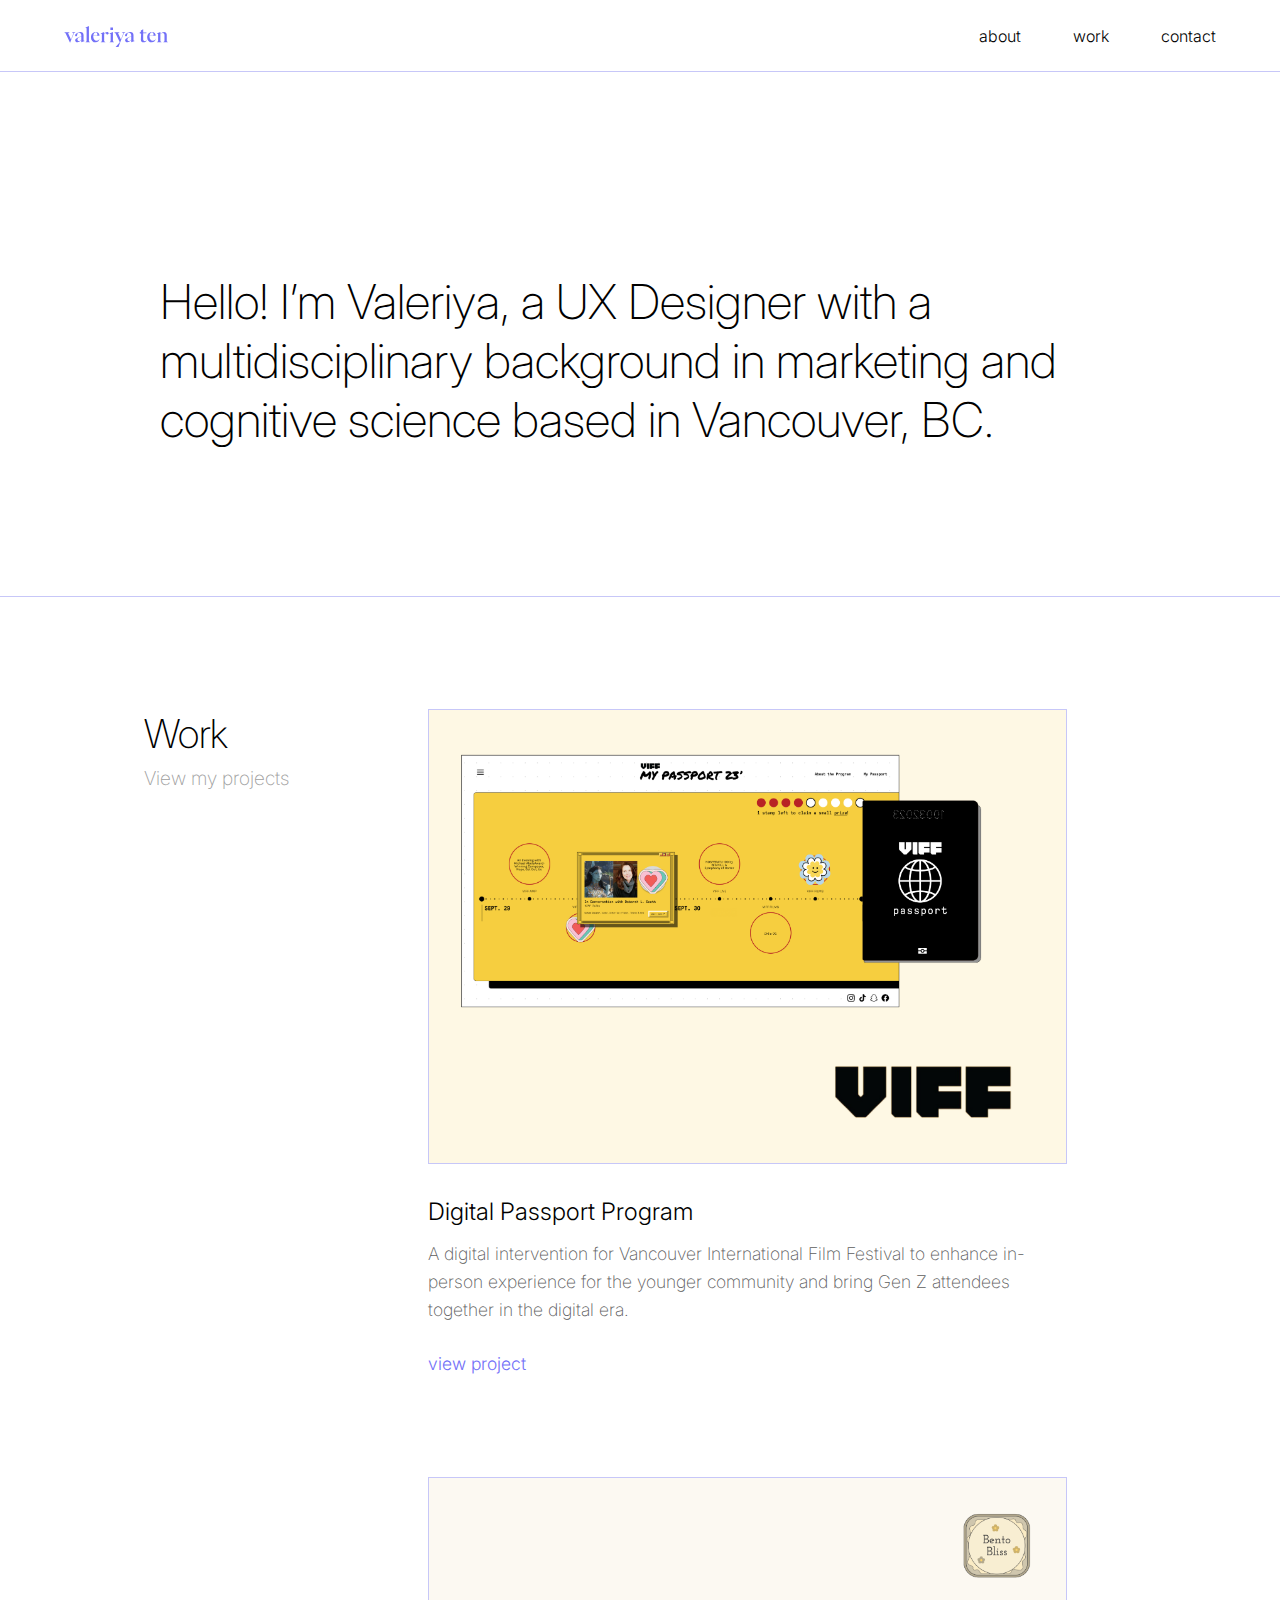
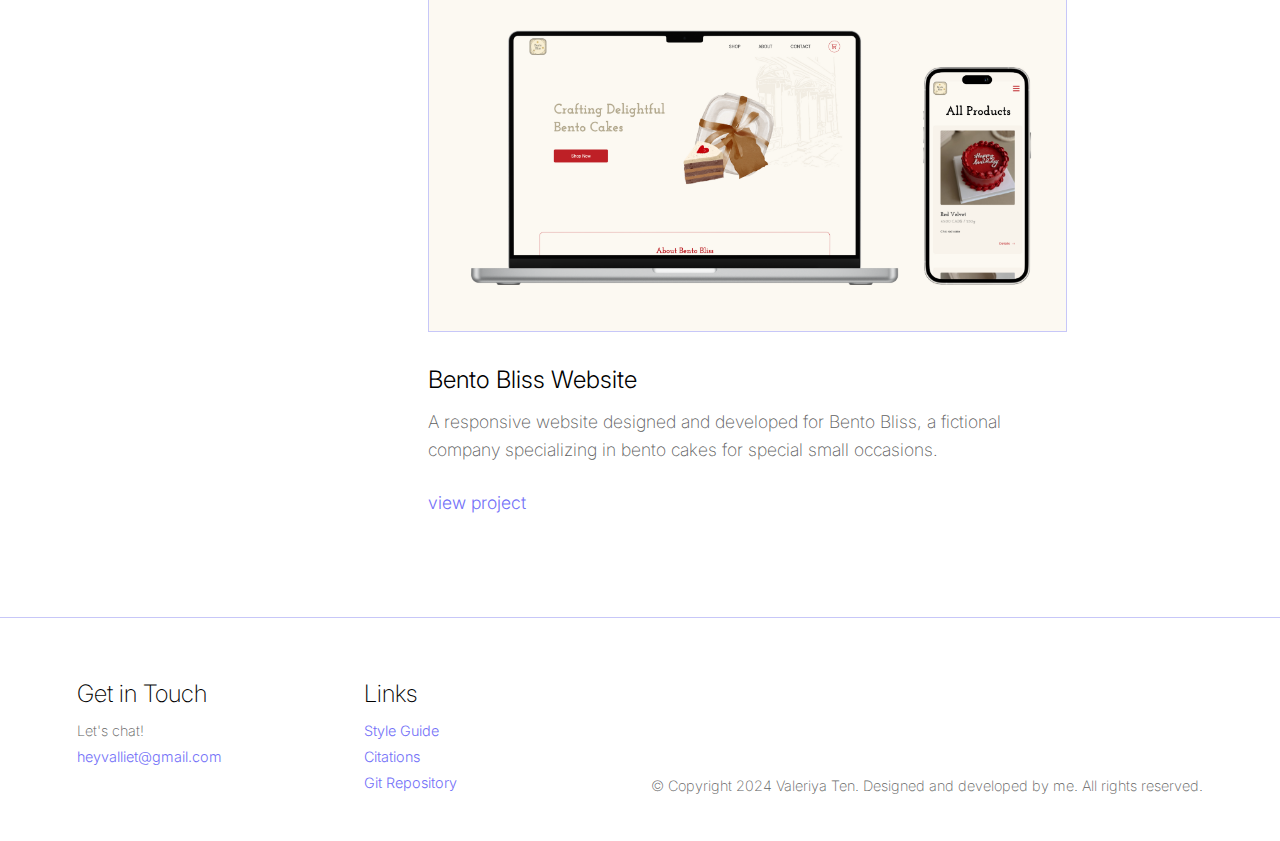
==== commit b9e4015c: "new changes" ====
--- a/index.html
+++ b/index.html
@@ -36,10 +36,6 @@
         <a class="nav-text" href="#contact">contact</a>
       </nav>
     </div>
-
-    <div class="container">
-  <div class="circle" id="circle"></div>
-</div>
 
     <div class="home-banner">
         <h1 class="home-h1">Hello! I’m Valeriya, a UX Designer with a multidisciplinary background in marketing and cognitive science based in Vancouver, BC.</h1>
@@ -92,7 +88,7 @@
 
 <footer>
     <div class="footer-box">
-      <div class="contact">
+      <div class="contact" id="contact">
         <h3>Get in Touch</h3>
         <p>Let's chat!</p>
         <p><a class ="text-link" href="mailto:heyvalliet@gmail.com">heyvalliet@gmail.com</a></p>
--- a/css/main.css
+++ b/css/main.css
@@ -7,9 +7,9 @@
 :root {
   --blue: #1E74DA; 
   --grey: #5E5E5E; 
-  --green: #6E8F6D;
+  --purple: #7371F8;
   --light-grey: #C7C7C7;
-  --light-green: #D1D8D1;
+  --light-purple: #C7C7F8;
 }
 
 body {
@@ -17,6 +17,7 @@
   font-weight: 200;
   background-color: white;
   margin: 0;
+  font-size: 1.1rem;
 }
 
 h1,h2,h3,h4 {
@@ -64,7 +65,7 @@
   width: 100%;
   background-color: white;
   z-index: 2;
-  border-bottom: solid 0.01rem var(--light-green);
+  border-bottom: solid 0.01rem var(--light-purple);
 }
 
 .logo {
@@ -143,7 +144,7 @@
 /* Footer */
 footer {
   padding: 3% 6%;
-  border-top: solid 0.01rem var(--light-green);
+  border-top: solid 0.01rem var(--light-purple);
 }
 
 .footer-box {
@@ -227,7 +228,7 @@
   width: 30px;
   height: 30px;
   border-radius: 50%;
-  background-color: var(--green);
+  background-color: var(--purple);
   opacity: 50%;
   position: absolute;
   pointer-events: none;
@@ -273,7 +274,7 @@
 }
 
 code {
-  background-color: #E1EEE1;
+  background-color: #F3F3FF;
   padding: 0.6rem;
   display: block;
   color:#8f8f98;
@@ -285,7 +286,7 @@
 #visual_identity {
   margin-top: 15%;
   padding: 1rem 7rem;
-  border-top: solid 0.01rem var(--light-green);
+  border-top: solid 0.01rem var(--light-purple);
 }
 
 
@@ -316,7 +317,7 @@
 }
 
 .typography-box {
-  border: 0.01rem solid var(--light-green);
+  border: 0.01rem solid var(--light-purple);
   border-radius: 8px;
   margin-bottom: 5%;
 }
@@ -406,12 +407,13 @@
 .colours-el p {
   width: 75%;
   text-align: center;
+  margin-left: 8%;
 }
 
 .white {
   padding: 20%;
   background-color: white;
-  border: 1px solid var(--light-green);
+  border: 1px solid var(--light-purple);
   border-radius: 100%;
   width: 100px;
   height: 100px;
@@ -419,10 +421,10 @@
 }
 
 
-.green {
+.purple {
   padding: 20%;
-  background-color: var(--green);
-  border: 1px solid var(--light-green);
+  background-color: var(--purple);
+  border: 1px solid var(--light-purple);
   border-radius: 100%;
   width: 100px;
   height: 100px;
@@ -432,7 +434,7 @@
 .grey {
   padding: 20%;
   background-color: var(--grey);
-  border: 1px solid var(--light-green);
+  border: 1px solid var(--light-purple);
   border-radius: 100%;
   width: 100px;
   height: 100px;
@@ -442,7 +444,7 @@
 .light-grey {
   padding: 20%;
   background-color: var(--light-grey);
-  border: 1px solid var(--light-green);
+  border: 1px solid var(--light-purple);
   border-radius: 100%;
   width: 100px;
   height: 100px;
@@ -450,10 +452,10 @@
 }
 
 
-.light-green {
+.light-purple {
   padding: 20%;
-  background-color: var(--light-green);
-  border: 1px solid var(--light-green);
+  background-color: var(--light-purple);
+  border: 1px solid var(--light-purple);
   border-radius: 100%;
   width: 100px;
   height: 100px;
@@ -465,7 +467,7 @@
 .black {
   padding: 20%;
   background-color: black;
-  border: 1px solid var(--light-green);
+  border: 1px solid var(--light-purple);
   border-radius: 100%;
   width: 100px;
   height: 100px;
@@ -489,7 +491,7 @@
 }
 
 .section-h2 {
-  color: var(--grey);
+  color: black;
   margin-bottom: 2%;
 }
 
@@ -512,12 +514,17 @@
   border-radius: 8px;
 }
 
+.bold {
+  font-weight: 300;
+  color: black;
+}
+
 /* Style Guide Nav */
 
 .main-nav-style {
   display: flex;
   flex-direction: row;
-  gap: 4%;
+  gap: 6%;
   flex: 2;
   justify-content: flex-end;
   padding: 2% 5%;
@@ -536,7 +543,7 @@
 }
 
 .main-nav-style a:hover,.main-nav a:focus {
-  color: var(--green);
+  color: var(--purple);
 }
 
 .logo-link-style {
@@ -552,7 +559,7 @@
 /* Interactive Elements */
 
 #interactive_elements {
-  border-top: solid 0.01rem var(--light-green);
+  border-top: solid 0.01rem var(--light-purple);
   margin-top: 5%;
   padding: 1rem 7rem;
 }
@@ -579,13 +586,13 @@
 
 .text-link {
   
-  color: var(--green);
+  color: var(--purple);
   padding-bottom: .25em;
   text-decoration: none;
   font-weight: 300;
 }
 .text-link:hover {
-  background-image: url("data:image/svg+xml;charset=utf8,%3Csvg id='squiggle-link' xmlns='http://www.w3.org/2000/svg' xmlns:xlink='http://www.w3.org/1999/xlink' xmlns:ev='http://www.w3.org/2001/xml-events' viewBox='0 0 20 4'%3E%3Cstyle type='text/css'%3E.squiggle{animation:shift .3s linear infinite;}@keyframes shift {from {transform:translateX(0);}to {transform:translateX(-20px);}}%3C/style%3E%3Cpath fill='none' stroke='%236E8F6D' stroke-width='1' class='squiggle' d='M0,3.5 c 5,0,5,-3,10,-3 s 5,3,10,3 c 5,0,5,-3,10,-3 s 5,3,10,3'/%3E%3C/svg%3E");
+background-image: url("data:image/svg+xml;charset=utf8,%3Csvg id='squiggle-link' xmlns='http://www.w3.org/2000/svg' xmlns:xlink='http://www.w3.org/1999/xlink' xmlns:ev='http://www.w3.org/2001/xml-events' viewBox='0 0 20 4'%3E%3Cstyle type='text/css'%3E.squiggle{animation:shift .3s linear infinite;}@keyframes shift {from {transform:translateX(0);}to {transform:translateX(-20px);}}%3C/style%3E%3Cpath fill='none' stroke='%23C7C7F8' stroke-width='1' class='squiggle' d='M0,3.5 c 5,0,5,-3,10,-3 s 5,3,10,3 c 5,0,5,-3,10,-3 s 5,3,10,3'/%3E%3C/svg%3E");
   background-position: bottom;
   background-repeat: repeat-x;
   background-size: auto 0.2rem;
@@ -597,7 +604,8 @@
 
 #citations {
   padding: 1% 7%;
-  border-top: solid 0.01rem var(--light-green);
+  border-top: solid 0.01rem var(--light-purple);
+  margin-bottom: 6%;
 }
 
 .main-nav-style a{
@@ -622,13 +630,13 @@
 }
 
 .nav:hover,.nav:focus {
-  color: var(--green);
+  color: var(--purple);
 }
 
 .viff {
   max-width: 100%;
   width: 100%;
-  border: solid 0.01rem var(--light-green);
+  border: solid 0.01rem var(--light-purple);
   display: block;
   height: auto;
 }
@@ -646,7 +654,7 @@
     left: 0;
     width: 100%;
     height: 100%;
-    background-color: var(--green);
+    background-color: var(--purple);
     opacity: 0; 
     transition: opacity 0.5s ease;
 }
--- a/css/home.css
+++ b/css/home.css
@@ -54,7 +54,7 @@
   padding-right: 9rem;
   padding-left: 9rem;
 
-  border-top: solid 0.01rem var(--light-green);
+  border-top: solid 0.01rem var(--light-purple);
 }
 
 .img-link {
@@ -73,8 +73,9 @@
   margin-bottom: 2%;
   color: var(--grey);
   margin-right: 10%;
-  font-weight: 200;
+  font-weight: 300;
   color: black;
+  font-size: 1.5rem;
 }
 
 .text-link {
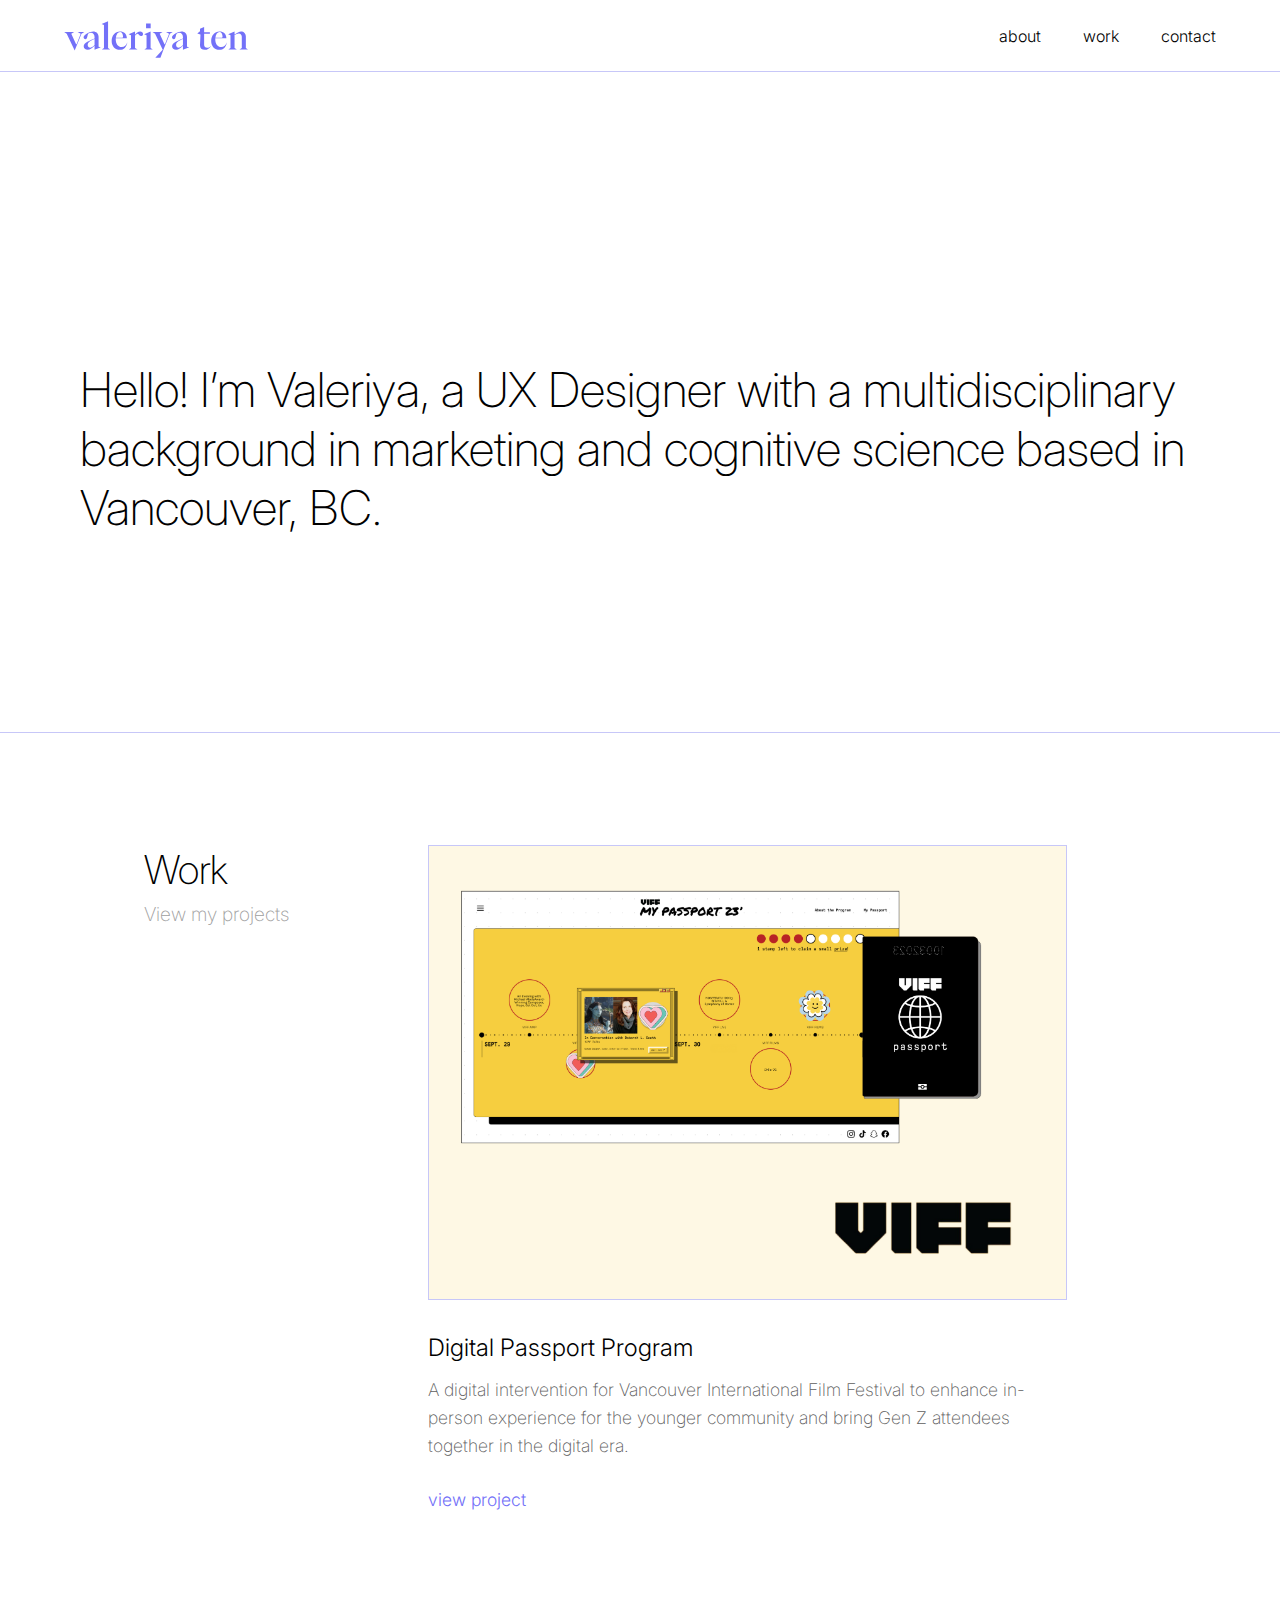
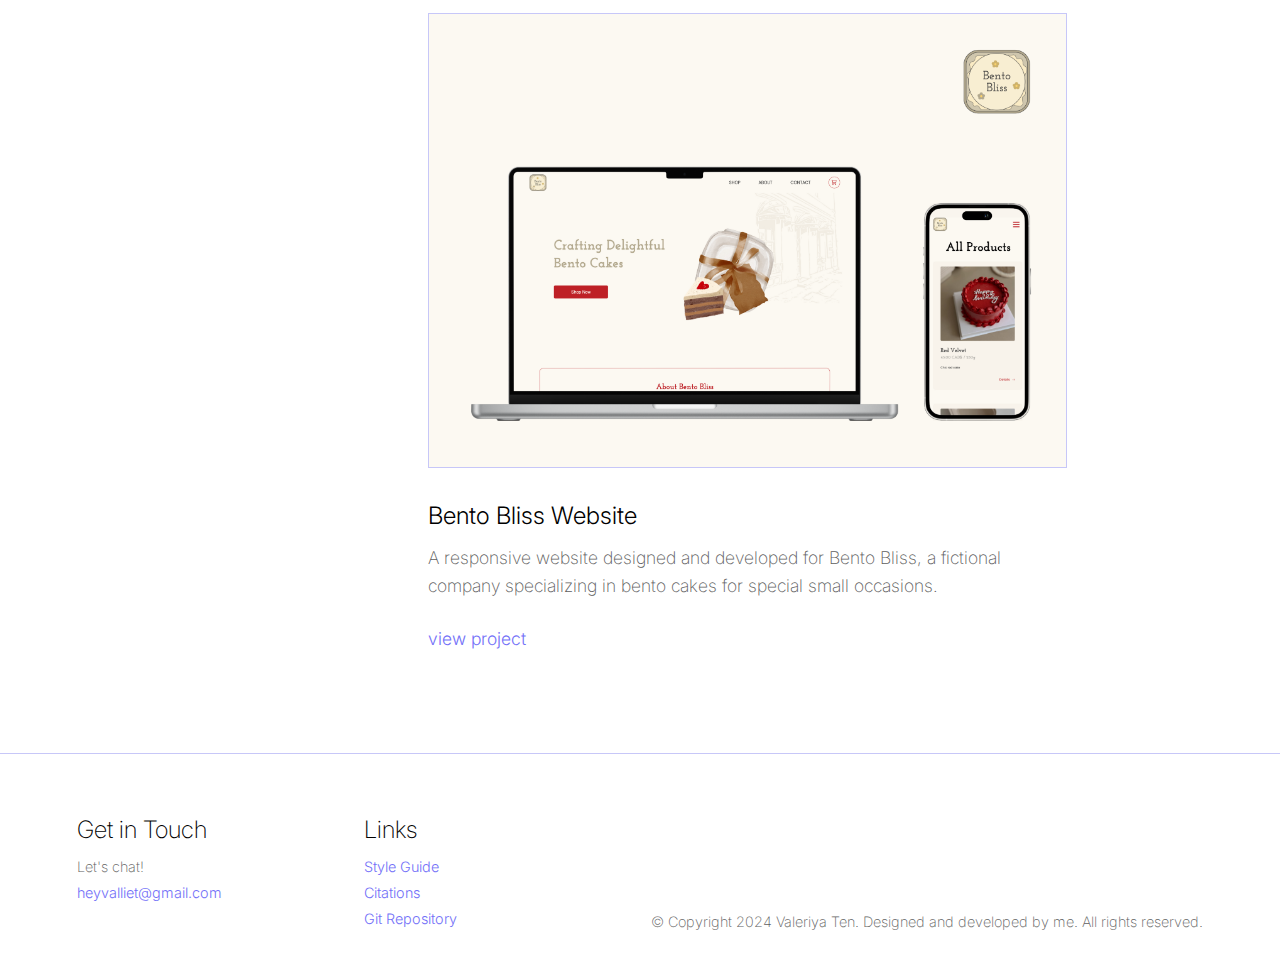
==== commit 17dfb249: "home page" ====
--- a/index.html
+++ b/index.html
@@ -17,8 +17,45 @@
   <link rel="preconnect" href="https://fonts.gstatic.com" crossorigin>
   <link href="https://fonts.googleapis.com/css2?family=Inter:wght@100..900&display=swap" rel="stylesheet">
 
-  <script src="script.js"></script>
+ <!-- This is a JS code for burger functionality -->
+  <script>
+     document.addEventListener('DOMContentLoaded', function () {
+        // Function to toggle the visibility of the mobile nav links
+        function toggleMobileNavLinks() {
+            var navLinks = document.querySelector('.mobile-nav-links');
+            var burgerButton = document.querySelector('.burger-button');
+            var closeButton = document.querySelector('.close-button');
 
+            if (navLinks.style.display === 'none') {
+                navLinks.style.display = 'block';
+                burgerButton.style.display = 'none'; // Hide burger button
+                closeButton.style.display = 'block'; // Show close button
+            } else {
+                navLinks.style.display = 'none';
+                burgerButton.style.display = 'block'; // Show burger button
+                closeButton.style.display = 'none'; // Hide close button
+            }
+        }
+
+        // burger button
+        document.querySelector('.burger-button').addEventListener('click', function () {
+            toggleMobileNavLinks();
+        });
+
+        // =close button
+        document.querySelector('.close-button').addEventListener('click', function () {
+            toggleMobileNavLinks();
+        });
+
+        // mobile links - close menu if one of the links is clicked
+        var mobileLinks = document.querySelectorAll('.mobile-nav-links a');
+        mobileLinks.forEach(function(link) {
+            link.addEventListener('click', function() {
+                toggleMobileNavLinks();
+            });
+        });
+    });
+  </script>
 
 </head>
 
@@ -26,7 +63,7 @@
 
   <header>
     <div class="header-box">
-      <a class="logo-link-style" href="index.html">
+      <a class="logo-link" href="index.html">
         <img class="logo" src="assets/img/logo-vt.svg" alt="Personalized logo for Valeriya Ten">
       </a>
       
@@ -35,6 +72,18 @@
         <a class="nav-text" href="#main">work</a>
         <a class="nav-text" href="#contact">contact</a>
       </nav>
+    </div>
+
+     <!-- Mobile Menu -->
+      <div id="burger-menu">
+        <button class="burger-button"> ☰ </button>
+        <div class="mobile-nav-links">
+          <button class="close-button">&times;</button>
+          <a href="about.html">about</a>
+          <a href="#main">work</a>
+          <a href="#contact">contact</a>
+        </div>
+      </div>
     </div>
 
     <div class="home-banner">
--- a/css/main.css
+++ b/css/main.css
@@ -64,7 +64,7 @@
   max-width: 100%;
   width: 100%;
   background-color: white;
-  z-index: 2;
+  z-index: 1;
   border-bottom: solid 0.01rem var(--light-purple);
 }
 
@@ -85,6 +85,7 @@
   transition: 0.5s ease;
   padding-left: 5%;
   display: inline-block;
+  width: 19%;
 }
 
 .logo-link:hover, .logo-link:focus {
@@ -93,8 +94,7 @@
 
 /* Mobile burger menu */
 .burger-button {
-   color: var(--accent-red);
-   padding: 2%;
+   color: black;
    position: absolute;
    top: 1%;
    right: 5%;
@@ -108,11 +108,11 @@
 
 .mobile-nav-links {
    display: none;
-   background-color: var(--dark-beige);
-   color: var(--white-cream);
+   background-color: white;
+   color: black;
    position: fixed;
    z-index: 1;
-   padding: 5% 4%;
+   padding: 15% 4%;
    max-width: 100%;
    width: 100%;
    height: 100%;
@@ -128,7 +128,7 @@
   font-size: 5rem;
   background-color: transparent;
   border: none;
-  color: var(--white-cream);
+  color: black;
   cursor: pointer;
 }
 
@@ -136,7 +136,7 @@
 .mobile-nav-links a {
    display: none;
    padding: 5%;
-   color: white;
+   color: black;
    text-decoration: none;
    font-size: 1.6rem;
 }
@@ -213,33 +213,8 @@
 }
 
 ::selection {
-  background-color: #D0DAD0; 
-}
-
-
-/* Cursor */
-.container {
-  width: 100%;
-  height: 100%;
-  position: relative;
-}
-
-.circle {
-  width: 30px;
-  height: 30px;
-  border-radius: 50%;
-  background-color: var(--purple);
-  opacity: 50%;
-  position: absolute;
-  pointer-events: none;
-  transform: translate(-50%, -50%);
-  display: none;
-  transition: transform 0.2s ease-out; 
-  z-index: 2; 
-
-
-}
-
+  background-color: #F3F3FF; 
+}
 
 /* STYLE GUIDE */
 
@@ -592,7 +567,7 @@
   font-weight: 300;
 }
 .text-link:hover {
-background-image: url("data:image/svg+xml;charset=utf8,%3Csvg id='squiggle-link' xmlns='http://www.w3.org/2000/svg' xmlns:xlink='http://www.w3.org/1999/xlink' xmlns:ev='http://www.w3.org/2001/xml-events' viewBox='0 0 20 4'%3E%3Cstyle type='text/css'%3E.squiggle{animation:shift .3s linear infinite;}@keyframes shift {from {transform:translateX(0);}to {transform:translateX(-20px);}}%3C/style%3E%3Cpath fill='none' stroke='%23C7C7F8' stroke-width='1' class='squiggle' d='M0,3.5 c 5,0,5,-3,10,-3 s 5,3,10,3 c 5,0,5,-3,10,-3 s 5,3,10,3'/%3E%3C/svg%3E");
+  background-image: url("data:image/svg+xml;charset=utf8,%3Csvg id='squiggle-link' xmlns='http://www.w3.org/2000/svg' xmlns:xlink='http://www.w3.org/1999/xlink' xmlns:ev='http://www.w3.org/2001/xml-events' viewBox='0 0 20 4'%3E%3Cstyle type='text/css'%3E.squiggle{animation:shift .3s linear infinite;}@keyframes shift {from {transform:translateX(0);}to {transform:translateX(-20px);}}%3C/style%3E%3Cpath fill='none' stroke='%23C7C7F8' stroke-width='1' class='squiggle' d='M0,3.5 c 5,0,5,-3,10,-3 s 5,3,10,3 c 5,0,5,-3,10,-3 s 5,3,10,3'/%3E%3C/svg%3E");
   background-position: bottom;
   background-repeat: repeat-x;
   background-size: auto 0.2rem;
@@ -618,7 +593,6 @@
   display: flex;
   align-items: center;
   font-weight: 300;
-
   margin: 0;
 }
 
@@ -665,36 +639,20 @@
 
 
 @media screen and (max-width: 80em) {
-
-  footer .logo {
-    margin-right: 5%;
-    width: 9%;
-  }
+  .logo-link {
+    width: 30%;
+  }
+  
   footer p {
     font-size: 0.9rem;
   }
 
 }
 @media screen and (max-width: 65em) {
-  .footer-box {
-    flex-direction: column; 
-    align-items: center; 
-  }
-
-  footer .logo {
-    margin-right: 2%;
-    margin-top: 4%;
-    margin-bottom: 4%;
-  }
 
   footer p {
-    text-align: center;
     margin: 0;
     max-width: 100%;
-  }
-
-  footer h3 {
-    text-align: center;
   }
 
   .links {
@@ -706,17 +664,11 @@
 @media screen and (max-width: 60em) {
   .logo-link {
     margin-left: 0;
-  }
-
-  .social-media {
-    justify-content: center;
-  }
-
+    width: 30%;
+  }
   .copyright {
     display: none;
   }
-
-
 }
 
 @media screen and (max-width: 45em) {
@@ -733,11 +685,36 @@
     margin-top: 25%;
   } 
 
-}
-
-@media screen and (max-width: 50em) {
+  .footer-box {
+    flex-direction: column;
+  }
+
+   footer p {
+    text-align: center;
+  }
+
+  footer h3 {
+    text-align: center;
+    margin-bottom: 1%;
+  }
+
+  .links h3 {
+    margin-top: 4%;
+  }
+
+  .contact h3 {
+    margin-top: 6%;
+  }
   .burger-button {
     display: block;
+    z-index: 2;
+    padding: 0;
+    position: fixed;
+    margin-top: 1%;
+  }
+
+  #burger-menu {
+    z-index: 3;
   }
 
   .mobile-nav-links > a:nth-child(2) {
@@ -745,23 +722,30 @@
   } 
 
   .logo-link {
-    margin: 1% 0;
+    margin: 4% 0;
+    width: 45%;
   }
 
   .mobile-nav-links a {
    display: block;
   }
-  .main-nav {
+  .main-nav-style {
     display: none;
   }
-  footer .logo { 
-    margin: 5% 0;
-    width: 18%;
-  }
-
-  .copyright {
-    margin-bottom: 5%;
-  }
-
-}
-
+
+}
+
+@media screen and (max-width: 35em) {
+  .burger-button {
+   
+    margin-top: 0;
+  }
+ 
+  .logo-link {
+    width: 57%;
+  }
+
+}
+
+
+
--- a/css/home.css
+++ b/css/home.css
@@ -83,3 +83,84 @@
   margin-bottom: 14%;
 }
 
+
+
+@media screen and (max-width: 80em) {
+    .home-banner {
+      padding: 5rem 5rem;
+
+    }
+
+}
+
+@media screen and (max-width: 70em) {
+  
+
+    .home-h1 {
+      font-size: 2.7rem;
+    }
+
+
+}
+
+
+@media screen and (max-width: 60em) {
+  
+
+    .home-h1 {
+      font-size: 2.5rem;
+    }
+
+    .project-box {
+      flex-direction: column;
+    }
+
+    #main {
+      padding-right: 5rem;
+      padding-left: 5rem;
+
+    }
+
+    .img-link {
+      width: 100%;
+    }
+
+    .brief {
+      margin-bottom: 5%;
+    }
+
+    .project-title {
+      font-size: 2rem;
+    }
+
+
+}
+
+@media screen and (max-width: 50em) {
+  
+
+    .home-h1 {
+      font-size: 2.2rem;
+    }
+
+
+}
+
+@media screen and (max-width: 35em) {
+    .home-banner {
+      padding: 10rem 2rem;
+
+    }
+
+    .home-h1 {
+      font-size: 1.7rem;
+    }
+
+    #main {
+      padding-right: 2rem;
+      padding-left:2rem;
+
+    }
+
+}
+
